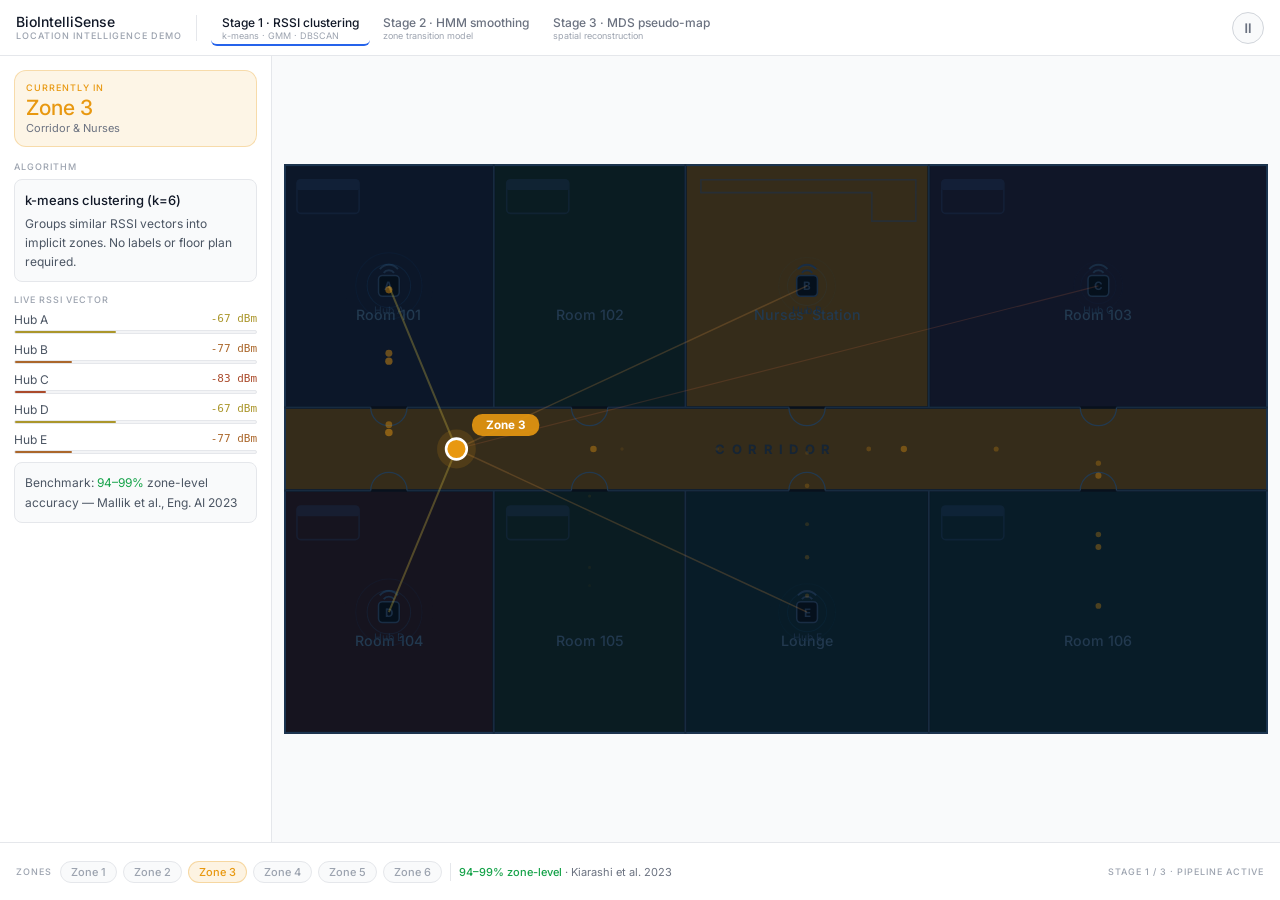
==== index.html @ 77684197 "Add files via upload" ====
<!DOCTYPE html>
<html lang="en">
<head>
<meta charset="UTF-8"/>
<meta name="viewport" content="width=device-width, initial-scale=1.0"/>
<title>BioIntelliSense — Location Intelligence Demo</title>
<link rel="preconnect" href="https://fonts.googleapis.com"/>
<link href="https://fonts.googleapis.com/css2?family=Inter:wght@400;500;600&display=swap" rel="stylesheet"/>
<style>
  *, *::before, *::after { box-sizing: border-box; margin: 0; padding: 0; }
  html, body { height: 100%; font-family: 'Inter', 'Segoe UI', sans-serif; background: #f3f4f6; }
  button { font-family: inherit; cursor: pointer; transition: all .15s; }
  ::-webkit-scrollbar { width: 4px; }
  ::-webkit-scrollbar-thumb { background: #d1d5db; border-radius: 2px; }

  /* ── Layout ── */
  #app  { height: 100vh; display: flex; flex-direction: column; overflow: hidden; }
  #hdr  { height: 56px; border-bottom: 1px solid #e5e7eb; display: flex; align-items: center; padding: 0 16px; background: #fff; flex-shrink: 0; gap: 14px; }
  #main { flex: 1; display: flex; overflow: hidden; min-height: 0; }
  #sb   { width: 272px; flex-shrink: 0; border-right: 1px solid #e5e7eb; background: #fff; padding: 14px; overflow-y: auto; }
  #viz  { flex: 1; padding: 12px; min-width: 0; overflow: hidden; background: #f9fafb; display: flex; flex-direction: column; }
  #ftr  { height: 58px; border-top: 1px solid #e5e7eb; display: flex; align-items: center; padding: 0 16px; background: #fff; flex-shrink: 0; gap: 8px; overflow-x: auto; }

  /* ── Tabs ── */
  .tab { padding: 5px 11px 3px; border-radius: 6px; border: none; background: transparent; text-align: left; flex-shrink: 0; border-bottom: 2px solid transparent; }
  .tab.active { border-bottom: 2px solid #2563eb; }
  .tab .tname { font-size: 12px; font-weight: 500; white-space: nowrap; color: #6b7280; }
  .tab.active .tname { color: #111827; }
  .tab .tsub { font-size: 9px; color: #9ca3af; white-space: nowrap; }

  /* ── Play button ── */
  #playbtn { width: 32px; height: 32px; border-radius: 50%; border: 1px solid #d1d5db; background: #f9fafb; color: #6b7280; font-size: 14px; display: flex; align-items: center; justify-content: center; flex-shrink: 0; }

  /* ── Zone badge ── */
  #zbadge { border-radius: 12px; padding: 11px; margin-bottom: 14px; }
  #zb-lbl { font-size: 9px; font-weight: 500; letter-spacing: 1px; text-transform: uppercase; margin-bottom: 3px; }
  #zb-name { font-size: 21px; font-weight: 500; margin-bottom: 2px; line-height: 1.1; }
  #zb-desc { font-size: 11px; color: #6b7280; }

  /* ── Sidebar cards ── */
  .sc-lbl { font-size: 9px; font-weight: 500; letter-spacing: 1px; text-transform: uppercase; color: #9ca3af; margin-bottom: 7px; }
  .sc-card { background: #f9fafb; border-radius: 8px; padding: 10px; margin-bottom: 12px; border: 1px solid #e5e7eb; font-size: 12px; color: #4b5563; line-height: 1.6; }
  .sc-card-title { font-size: 13px; font-weight: 500; color: #111827; margin-bottom: 3px; }

  /* ── Mode toggle buttons ── */
  .mode-btn { flex: 1; padding: 8px 6px; border-radius: 8px; font-size: 12px; font-weight: 500; border: 1px solid #e5e7eb; background: #f9fafb; color: #6b7280; }
  .mode-btn.raw-active   { background: #fef2f2; color: #dc2626; border-color: #fca5a5; }
  .mode-btn.smooth-active { background: #eff6ff; color: #1d4ed8; border-color: #93c5fd; }

  /* ── Zone pills ── */
  .zp { padding: 3px 10px; border-radius: 20px; font-size: 11px; font-weight: 500; flex-shrink: 0; transition: all .25s; background: #f9fafb; color: #9ca3af; border: 1px solid #e5e7eb; }

  /* ── Zone list (stage 3) ── */
  .szrow { display: flex; align-items: center; gap: 8px; padding: 7px 8px; border-radius: 8px; margin-bottom: 4px; transition: all .2s; border: 1px solid transparent; }
  .szdot { width: 8px; height: 8px; border-radius: 50%; flex-shrink: 0; }
  .szname { font-size: 12px; font-weight: 500; color: #111827; }
  .szdesc { font-size: 10px; color: #9ca3af; }

  /* ── MDS layout ── */
  #mds-wrap { width: 100%; height: 100%; display: none; gap: 10px; align-items: stretch; }
</style>
</head>
<body>
<div id="app">

  <!-- Header -->
  <div id="hdr">
    <div style="flex-shrink:0">
      <div style="font-size:14px;font-weight:500;color:#111827;line-height:1.2">BioIntelliSense</div>
      <div style="font-size:9px;color:#9ca3af;font-weight:500;letter-spacing:1px;text-transform:uppercase;line-height:1.2">Location intelligence demo</div>
    </div>
    <div style="width:1px;height:26px;background:#e5e7eb;flex-shrink:0"></div>
    <div id="tabs" style="display:flex;gap:2px;flex:1;overflow:hidden"></div>
    <button id="playbtn" onclick="togglePlay()">⏸</button>
  </div>

  <!-- Main -->
  <div id="main">

    <!-- Sidebar -->
    <div id="sb">
      <div id="zbadge">
        <div id="zb-lbl" class="">Currently in</div>
        <div id="zb-name"></div>
        <div id="zb-desc" class=""></div>
      </div>
      <div id="sc"></div>
    </div>

    <!-- Visualization -->
    <div id="viz">

      <!-- Floor plan (stages 1 & 2) -->
      <div id="fp-wrap" style="width:100%;height:100%">
        <svg id="fp" viewBox="0 0 760 440" style="width:100%;height:100%;display:block"
             preserveAspectRatio="xMidYMid meet"></svg>
      </div>

      <!-- MDS view (stage 3) -->
      <div id="mds-wrap" style="flex:1;min-height:0">
        <div style="flex:0 0 40%;display:flex;flex-direction:column">
          <div style="font-size:9px;color:#9ca3af;font-weight:500;letter-spacing:1px;text-transform:uppercase;margin-bottom:7px;flex-shrink:0">Actual floor plan</div>
          <div style="flex:1;min-height:0">
            <svg id="mfp" viewBox="0 0 760 440" style="width:100%;height:100%;display:block"
                 preserveAspectRatio="xMidYMid meet"></svg>
          </div>
        </div>
        <div style="display:flex;flex-direction:column;align-items:center;justify-content:center;gap:5px;flex-shrink:0;padding:0 4px">
          <span style="writing-mode:vertical-lr;font-size:8px;letter-spacing:1px;text-transform:uppercase;color:#9ca3af;font-weight:500">MDS derives</span>
          <span style="font-size:16px;color:#9ca3af">→</span>
        </div>
        <div style="flex:1;display:flex;flex-direction:column">
          <div style="display:flex;justify-content:space-between;margin-bottom:7px;flex-shrink:0">
            <div style="font-size:9px;color:#9ca3af;font-weight:500;letter-spacing:1px;text-transform:uppercase">MDS pseudo-map · data-derived</div>
            <div style="font-size:9px;color:#9ca3af;font-style:italic">topological, not metric</div>
          </div>
          <div style="flex:1;min-height:0">
            <svg id="mg" viewBox="0 0 560 360" style="width:100%;height:100%;display:block"
                 preserveAspectRatio="xMidYMid meet"></svg>
          </div>
        </div>
      </div>

    </div>
  </div>

  <!-- Footer -->
  <div id="ftr">
    <div style="font-size:9px;font-weight:500;letter-spacing:1px;text-transform:uppercase;color:#9ca3af;flex-shrink:0">Zones</div>
    <div id="zpills" style="display:flex;gap:6px"></div>
    <div style="width:1px;height:18px;background:#e5e7eb;flex-shrink:0"></div>
    <div id="bmark" style="font-size:11px;color:#6b7280;flex-shrink:0"></div>
    <div style="margin-left:auto;font-size:9px;color:#9ca3af;font-weight:500;letter-spacing:1px;text-transform:uppercase;flex-shrink:0" id="sind">Stage 1 / 3</div>
  </div>

</div><!-- #app -->

<script>
// ════════════════════════════════════════════════════════════════════════════
// Data
// ════════════════════════════════════════════════════════════════════════════

const FW=760, FH=440, HY=188, HH=64, HB=252, CYCLE=24000;
const ZCOL = ['#4a7fe8','#22c47a','#e89810','#8a6edc','#e04e4e','#0ec8d8'];

const ROOMS = [
  {id:'r101',  label:'Room 101',        x:0,   y:0,   w:162, h:HY    },
  {id:'r102',  label:'Room 102',        x:162, y:0,   w:148, h:HY    },
  {id:'nurs',  label:"Nurses' Station", x:310, y:0,   w:188, h:HY    },
  {id:'r103',  label:'Room 103',        x:498, y:0,   w:262, h:HY    },
  {id:'hall',  label:'Corridor',        x:0,   y:HY,  w:FW,  h:HH   },
  {id:'r104',  label:'Room 104',        x:0,   y:HB,  w:162, h:FH-HB},
  {id:'r105',  label:'Room 105',        x:162, y:HB,  w:148, h:FH-HB},
  {id:'lounge',label:'Lounge',          x:310, y:HB,  w:188, h:FH-HB},
  {id:'r106',  label:'Room 106',        x:498, y:HB,  w:262, h:FH-HB},
];

const HUBS = [
  {id:'A', x:81,  y:94,  label:'Hub A'},
  {id:'B', x:404, y:94,  label:'Hub B'},
  {id:'C', x:629, y:94,  label:'Hub C'},
  {id:'D', x:81,  y:346, label:'Hub D'},
  {id:'E', x:404, y:346, label:'Hub E'},
];

const ZONES = [
  {id:0, name:'Zone 1', color:ZCOL[0], rooms:['r101'],           desc:'Room 101 cluster'     },
  {id:1, name:'Zone 2', color:ZCOL[1], rooms:['r102','r105'],    desc:'Rooms 102 & 105'      },
  {id:2, name:'Zone 3', color:ZCOL[2], rooms:['nurs','hall'],    desc:'Corridor & Nurses'    },
  {id:3, name:'Zone 4', color:ZCOL[3], rooms:['r103'],           desc:'Room 103 cluster'     },
  {id:4, name:'Zone 5', color:ZCOL[4], rooms:['r104'],           desc:'Room 104 cluster'     },
  {id:5, name:'Zone 6', color:ZCOL[5], rooms:['lounge','r106'],  desc:'Lounge & Room 106'    },
];

const MPOS = [
  {id:0,x:105,y:105}, {id:1,x:248,y:192}, {id:2,x:370,y:82},
  {id:3,x:516,y:125}, {id:4,x:125,y:305}, {id:5,x:488,y:298},
];

const MEDGES = [
  [0,2,.5],[0,1,.75],[1,2,.8],[2,3,.72],[2,4,.42],[2,5,.52],
  [1,4,.65],[3,5,.52],[4,5,.3],[0,4,.6],[1,3,.3],
];

// Wall segments: gaps at door positions (hub x ± 14px)
const WSEG = [[0,67],[95,222],[250,390],[418,615],[643,760]];
const DX   = [81, 236, 404, 629]; // door x-centers

// Device trajectory waypoints
const WP = [
  [81,94],[81,220],[236,220],[236,94],[236,220],[404,220],
  [404,94],[404,220],[629,220],[629,94],[629,220],[404,220],
  [81,220],[81,346],[81,220],[236,220],[236,346],[236,220],
  [404,220],[404,346],[404,220],[629,220],[629,346],[629,220],
  [81,220],[81,94],
];

const TABS = [
  {n:1, name:'RSSI clustering', sub:'k-means · GMM · DBSCAN'    },
  {n:2, name:'HMM smoothing',   sub:'zone transition model'      },
  {n:3, name:'MDS pseudo-map',  sub:'spatial reconstruction'     },
];

const BMKS = ['94–99% zone-level','~85% region-level','~4.4 m avg error'];

// ════════════════════════════════════════════════════════════════════════════
// State
// ════════════════════════════════════════════════════════════════════════════

let stage=1, ms=0, playing=true, showRaw=true;
let startTime=null, msRef=0, rafId=null, lastZone=-1, lastRssiT=0;

// ════════════════════════════════════════════════════════════════════════════
// Helpers
// ════════════════════════════════════════════════════════════════════════════

const lerp = (a,b,t) => a + (b-a)*t;

function dPos(t) {
  const n = WP.length - 1;
  const p = ((t % CYCLE) / CYCLE) * n;
  const i = Math.min(Math.floor(p), n-1);
  const [x1,y1] = WP[i], [x2,y2] = WP[Math.min(i+1,n)];
  return { x: lerp(x1,x2,p-i), y: lerp(y1,y2,p-i) };
}

function roomAt(x, y) {
  for (const r of ROOMS)
    if (x >= r.x && x < r.x+r.w && y >= r.y && y < r.y+r.h) return r.id;
  return 'hall';
}

function zoneOf(rid)  { return ZONES.find(z => z.rooms.includes(rid)) || ZONES[2]; }
function rssiOf(dx,dy,hx,hy) {
  return Math.round(Math.max(-90, -45 - 27 * Math.log10(Math.max(Math.hypot(dx-hx,dy-hy)/21, 0.1))));
}
function rn(v)       { return Math.max(0, Math.min(1, (v+90)/55)); }
function ca(c, a)    {
  const r=parseInt(c.slice(1,3),16), g=parseInt(c.slice(3,5),16), b=parseInt(c.slice(5,7),16);
  return `rgba(${r},${g},${b},${a})`;
}

// SVG element helpers
function se(tag, attrs={}) {
  const el = document.createElementNS('http://www.w3.org/2000/svg', tag);
  for (const [k,v] of Object.entries(attrs)) el.setAttribute(k, v);
  return el;
}
function sat(el, attrs) {
  for (const [k,v] of Object.entries(attrs)) el.setAttribute(k, v);
  return el;
}

// ════════════════════════════════════════════════════════════════════════════
// SVG floor plan builder (shared by main FP and mini FP in stage 3)
// ════════════════════════════════════════════════════════════════════════════

function buildBase(svg) {
  svg.appendChild(se('rect', {width:FW, height:FH, fill:'#08111d'}));

  // Zone fills
  const fills = ROOMS.map(r => {
    const z = zoneOf(r.id);
    const el = se('rect', {x:r.x+1, y:r.y+1, width:r.w-2, height:r.h-2, fill:z.color, 'fill-opacity':.07});
    svg.appendChild(el);
    return el;
  });

  // Patient beds
  [{x:10,y:12},{x:172,y:12},{x:508,y:12},{x:10,y:HB+12},{x:172,y:HB+12},{x:508,y:HB+12}].forEach(b => {
    const g = se('g', {opacity:.38});
    g.appendChild(se('rect', {x:b.x, y:b.y, width:48, height:26, rx:3, fill:'none', stroke:'#1a3050', 'stroke-width':1.2}));
    g.appendChild(se('rect', {x:b.x, y:b.y, width:48, height:8,  rx:2, fill:'#1a3050'}));
    svg.appendChild(g);
  });

  // Nurses desk
  svg.appendChild(se('path', {d:'M 322,12 L 488,12 L 488,44 L 454,44 L 454,22 L 322,22 Z',
    fill:'none', stroke:'#1a3050', 'stroke-width':1.2, opacity:.5}));

  // Outer boundary
  svg.appendChild(se('rect', {x:.75, y:.75, width:FW-1.5, height:FH-1.5,
    fill:'none', stroke:'#1b3450', 'stroke-width':1.5}));

  // Hallway walls with door gaps + door arcs
  [HY, HB].forEach(wy => {
    WSEG.forEach(([x1,x2]) =>
      svg.appendChild(se('line', {x1, y1:wy, x2, y2:wy, stroke:'#172b40', 'stroke-width':1.5})));
    DX.forEach(cx =>
      svg.appendChild(se('path', {
        d:`M${cx-14},${wy} A14,14 0 0,${wy===HY?0:1} ${cx+14},${wy}`,
        fill:'none', stroke:'#22394f', 'stroke-width':1,
      })));
  });

  // Vertical room dividers
  [162, 310, 498].forEach(x => {
    svg.appendChild(se('line', {x1:x, y1:0,  x2:x, y2:HY,  stroke:'#172b40', 'stroke-width':1.5}));
    svg.appendChild(se('line', {x1:x, y1:HB, x2:x, y2:FH,  stroke:'#172b40', 'stroke-width':1.5}));
  });

  // Room labels
  ROOMS.filter(r => r.id !== 'hall').forEach(r => {
    const t = se('text', {x:r.x+r.w/2, y:r.y+r.h*.64,
      fill:'#22394f', 'font-size':11, 'text-anchor':'middle', 'font-weight':500});
    t.textContent = r.label;
    svg.appendChild(t);
  });

  // Corridor label
  const cl = se('text', {x:FW/2, y:HY+HH/2+1,
    fill:'#162535', 'font-size':10, 'text-anchor':'middle', 'dominant-baseline':'middle',
    'letter-spacing':5, 'font-weight':700});
  cl.textContent = 'CORRIDOR';
  svg.appendChild(cl);

  // Hub icons
  HUBS.forEach(h => {
    const g = se('g', {transform:`translate(${h.x},${h.y})`});
    g.appendChild(se('path', {d:`M-7,-13 A9,9 0 0,1 7,-13`,  fill:'none', stroke:'#192d44', 'stroke-width':1.5}));
    g.appendChild(se('path', {d:`M-4,-10 A5,5 0 0,1 4,-10`, fill:'none', stroke:'#192d44', 'stroke-width':1.5}));
    g.appendChild(se('rect', {x:-8, y:-8, width:16, height:16, rx:3, fill:'#05101c', stroke:'#192d44', 'stroke-width':1.2}));
    const id = se('text', {x:0, y:1, fill:'#192d44', 'font-size':9, 'text-anchor':'middle',
      'dominant-baseline':'middle', 'font-weight':700}); id.textContent = h.id; g.appendChild(id);
    const lb = se('text', {x:0, y:22, fill:'#192d44', 'font-size':8, 'text-anchor':'middle'});
    lb.textContent = h.label; g.appendChild(lb);
    svg.appendChild(g);
  });

  return fills;
}

// ════════════════════════════════════════════════════════════════════════════
// Init: build all SVG elements once, store refs for per-frame updates
// ════════════════════════════════════════════════════════════════════════════

const refs = {};

function initFP() {
  const fp = document.getElementById('fp');
  refs.zoneFills = buildBase(fp);

  const dg = se('g'); fp.appendChild(dg);

  // Hub pulse rings (3 per hub)
  refs.pulses = HUBS.flatMap(h =>
    [0,1,2].map(() => {
      const c = se('circle', {cx:h.x, cy:h.y, r:0, fill:'none', stroke:'#1c6fb0', 'stroke-width':.8, opacity:0});
      dg.appendChild(c); return c;
    }));

  // RSSI lines
  refs.rlines = HUBS.map(() => { const l = se('line', {opacity:0}); dg.appendChild(l); return l; });

  // Trail
  refs.trail = Array.from({length:26}, () => { const c = se('circle', {r:3, opacity:0}); dg.appendChild(c); return c; });

  // Device glow + dot
  refs.glow = se('circle', {r:15, 'fill-opacity':.15}); dg.appendChild(refs.glow);
  refs.dot  = se('circle', {r:8, stroke:'white', 'stroke-width':2});  dg.appendChild(refs.dot);

  // Zone badge
  refs.br = se('rect',  {width:52, height:17, rx:8, opacity:.9}); dg.appendChild(refs.br);
  refs.bt = se('text',  {fill:'white', 'font-size':9, 'text-anchor':'middle',
    'dominant-baseline':'middle', 'font-weight':700});               dg.appendChild(refs.bt);

  // Zone history strip (stage 2)
  refs.hist = Array.from({length:30}, (_, i) => {
    const r = se('rect', {width:16, height:14, rx:2, y:FH-22, x:FW-26-i*20, opacity:0});
    dg.appendChild(r); return r;
  });
  refs.hl1 = se('text', {'font-size':8, 'text-anchor':'end',    fill:'#152535', x:FW-26-30*20-4, y:FH-13, opacity:0});
  refs.hl1.textContent = '← zone history'; dg.appendChild(refs.hl1);
  refs.hl2 = se('text', {'font-size':8, 'text-anchor':'middle', fill:'#152535', x:FW-18, y:FH-13, opacity:0});
  refs.hl2.textContent = 'now'; dg.appendChild(refs.hl2);
}

function initMFP() {
  const mfp = document.getElementById('mfp');
  refs.mzf = buildBase(mfp);
  const dg = se('g'); mfp.appendChild(dg);
  refs.mab = ROOMS.map(r => {
    const b = se('rect', {x:r.x+1.5, y:r.y+1.5, width:r.w-3, height:r.h-3,
      fill:'none', 'stroke-width':2, opacity:0}); dg.appendChild(b); return b;
  });
  refs.mdot = se('circle', {r:8, stroke:'white', 'stroke-width':2}); dg.appendChild(refs.mdot);
}

function initMDS() {
  const mg = document.getElementById('mg');
  mg.appendChild(se('rect', {width:560, height:360, fill:'#08111d'}));
  for (let i=0; i<10; i++) mg.appendChild(se('line', {x1:i*58, y1:0, x2:i*58, y2:360, stroke:'#0c1c2c', 'stroke-width':1}));
  for (let i=0; i<7;  i++) mg.appendChild(se('line', {x1:0, y1:i*60, x2:560, y2:i*60, stroke:'#0c1c2c', 'stroke-width':1}));
  const ax = se('text', {x:280, y:352, fill:'#132534', 'font-size':9, 'text-anchor':'middle'});
  ax.textContent = 'MDS dimension 1 (approx. east–west)'; mg.appendChild(ax);

  refs.medges = MEDGES.map(([a,b,w]) => {
    const l = se('line', {x1:MPOS[a].x, y1:MPOS[a].y, x2:MPOS[b].x, y2:MPOS[b].y,
      stroke:'#0e1e2e', 'stroke-width':w*4, opacity:.4});
    mg.appendChild(l); return l;
  });

  const dg = se('g'); mg.appendChild(dg);
  refs.mnodes = MPOS.map(mp => {
    const z = ZONES[mp.id];
    const pulse = se('circle', {cx:mp.x, cy:mp.y, r:0, fill:'none', stroke:z.color, 'stroke-width':1.5, opacity:0});
    const glow  = se('circle', {cx:mp.x, cy:mp.y, r:28, fill:z.color, 'fill-opacity':0});
    const c     = se('circle', {cx:mp.x, cy:mp.y, r:14, fill:z.color, 'fill-opacity':.18, stroke:z.color, 'stroke-width':.8});
    const nt    = se('text',   {x:mp.x, y:mp.y, fill:'white', 'font-size':10,
      'text-anchor':'middle', 'dominant-baseline':'middle', 'font-weight':700});
    nt.textContent = z.name.replace('Zone ', '');
    const dt    = se('text',   {x:mp.x, y:mp.y+24, fill:z.color, 'font-size':8, 'text-anchor':'middle', opacity:.8});
    dt.textContent = z.desc;
    [pulse,glow,c,nt,dt].forEach(el => dg.appendChild(el));
    return {pulse, glow, c, nt, dt};
  });
}

// ════════════════════════════════════════════════════════════════════════════
// Animation loop
// ════════════════════════════════════════════════════════════════════════════

function frame(now) {
  if (!startTime) startTime = now - msRef;
  ms = msRef = (now - startTime) % CYCLE;

  const pos  = dPos(ms);
  const zone = zoneOf(roomAt(pos.x, pos.y));
  const rv   = HUBS.map(h => ({...h, v: rssiOf(pos.x, pos.y, h.x, h.y)}));
  const ph   = (ms % 2000) / 2000;

  // Noisy position for stage-2 raw view
  const nx = Math.sin(ms*.023)*17 + Math.cos(ms*.037)*10;
  const ny = Math.cos(ms*.031)*13 + Math.sin(ms*.041)*8;
  const dp = (stage===2 && showRaw) ? {x:pos.x+nx, y:pos.y+ny} : pos;
  const dz = (stage===2 && showRaw && Math.sin(ms*.0068)>.62) ? ZONES[(zone.id+2)%6] : zone;

  // Zone fills
  refs.zoneFills.forEach((el, i) => {
    const z = zoneOf(ROOMS[i].id);
    el.setAttribute('fill', z.color);
    el.setAttribute('fill-opacity', z.id===zone.id ? .2 : .06);
  });

  // Hub pulses (stage 1 only)
  refs.pulses.forEach((c, j) => {
    const hi = Math.floor(j/3), off = (j%3)*.33, h = HUBS[hi], n = rn(rv[hi].v);
    if (stage!==1 || n<.08) { c.setAttribute('r',0); c.setAttribute('opacity',0); return; }
    const p = (ph + off) % 1;
    c.setAttribute('r', 9 + p*40*Math.sqrt(n));
    c.setAttribute('opacity', (1-p)*.4*n);
  });

  // RSSI lines (stage 1 only)
  refs.rlines.forEach((l, i) => {
    const h = HUBS[i], n = rn(rv[i].v);
    if (stage!==1 || n<.1) { l.setAttribute('opacity',0); return; }
    sat(l, {x1:pos.x, y1:pos.y, x2:h.x, y2:h.y,
      stroke:`hsl(${Math.round(n*120)},65%,55%)`, 'stroke-width':.5+n*2.5, opacity:.1+n*.5});
  });

  // Trail
  refs.trail.forEach((c, i) => {
    const t = ((ms - i*420) % CYCLE + CYCLE) % CYCLE;
    const p = dPos(t);
    const tx = p.x + (stage===2&&showRaw ? (Math.sin(t*.023)*17+Math.cos(t*.037)*10)*Math.max(0,1-i*.05) : 0);
    const ty = p.y + (stage===2&&showRaw ? (Math.cos(t*.031)*13+Math.sin(t*.041)*8)*Math.max(0,1-i*.05)  : 0);
    sat(c, {cx:tx, cy:ty, fill:zone.color, r:Math.max(1.2,3-i*.08), opacity:(1-i/26)*.5});
  });

  // Device
  sat(refs.glow, {cx:dp.x, cy:dp.y, fill:dz.color});
  sat(refs.dot,  {cx:dp.x, cy:dp.y, fill:dz.color});
  const bx = Math.min(dp.x+12, FW-58), by = Math.max(dp.y-18, 10);
  sat(refs.br, {x:bx, y:by-9, fill:dz.color});
  sat(refs.bt, {x:bx+26, y:by}); refs.bt.textContent = dz.name;

  // History strip (stage 2)
  const sh2 = stage === 2;
  refs.hl1.setAttribute('opacity', sh2?1:0);
  refs.hl2.setAttribute('opacity', sh2?1:0);
  refs.hist.forEach((el, i) => {
    if (!sh2) { el.setAttribute('opacity',0); return; }
    const pm = ((ms-i*700)%CYCLE+CYCLE)%CYCLE;
    const pz = zoneOf(roomAt(...Object.values(dPos(pm))));
    const gl = showRaw && Math.sin(pm*.0068)>.62;
    const dzone = gl ? ZONES[(pz.id+2)%6] : pz;
    el.setAttribute('fill', dzone.color);
    el.setAttribute('opacity', i===0 ? 1 : .15+(1-i/30)*.5);
  });

  // Stage 3 updates
  if (stage===3) {
    const mph = (ms%1800)/1800;
    refs.mzf.forEach((el, i) => {
      const z = zoneOf(ROOMS[i].id), act = z.id===zone.id;
      el.setAttribute('fill', z.color);
      el.setAttribute('fill-opacity', act?.28:.08);
    });
    refs.mab.forEach((el, i) => {
      const z = zoneOf(ROOMS[i].id), act = z.id===zone.id;
      el.setAttribute('stroke', z.color);
      el.setAttribute('opacity', act ? .5+Math.sin(ms*.003)*.3 : 0);
    });
    sat(refs.mdot, {cx:pos.x, cy:pos.y, fill:zone.color});
    refs.mnodes.forEach((n, i) => {
      const z = ZONES[i], act = z.id===zone.id;
      n.c.setAttribute('r',              act ? 20 : 14);
      n.c.setAttribute('fill-opacity',   act ? .85 : .18);
      n.c.setAttribute('stroke-width',   act ? 1.5 : .8);
      n.nt.setAttribute('font-size',     act ? 12 : 10);
      n.glow.setAttribute('fill-opacity', act ? .08 : 0);
      if (act) { n.pulse.setAttribute('r', 22+mph*18); n.pulse.setAttribute('opacity', 1-mph); }
      else      { n.pulse.setAttribute('r', 0);          n.pulse.setAttribute('opacity', 0); }
    });
    refs.medges.forEach((l, i) => {
      const [a,b] = MEDGES[i], act = a===zone.id || b===zone.id;
      l.setAttribute('stroke',  act ? '#1c3855' : '#0e1e2e');
      l.setAttribute('opacity', act ? .7 : .35);
    });
  }

  // Sidebar: zone badge (on zone change)
  if (zone.id !== lastZone) {
    lastZone = zone.id;
    const zb = document.getElementById('zbadge');
    zb.style.background = ca(zone.color, .1);
    zb.style.border = `1px solid ${ca(zone.color, .28)}`;
    document.getElementById('zb-lbl').style.color  = zone.color;
    document.getElementById('zb-name').style.color = zone.color;
    document.getElementById('zb-name').textContent = zone.name;
    document.getElementById('zb-desc').textContent = zone.desc;
    // Zone pills
    document.querySelectorAll('.zp').forEach((p, i) => {
      const z = ZONES[i], act = z.id===zone.id;
      p.style.background = act ? ca(z.color,.12) : '#f9fafb';
      p.style.color      = act ? z.color          : '#9ca3af';
      p.style.border     = `1px solid ${act ? ca(z.color,.3) : '#e5e7eb'}`;
    });
    // Stage 3 zone list
    if (stage===3) {
      document.querySelectorAll('.szrow').forEach(row => {
        const id = parseInt(row.dataset.id);
        const z  = ZONES[id], act = z.id===zone.id;
        row.style.background = act ? ca(z.color,.1) : 'transparent';
        row.style.border     = `1px solid ${act ? ca(z.color,.3) : 'transparent'}`;
        row.querySelector('.szname').style.color = act ? z.color : '#111827';
      });
    }
  }

  // Sidebar: RSSI bars (stage 1, throttled to ~10fps)
  if (stage===1 && ms-lastRssiT > 95) {
    lastRssiT = ms;
    rv.forEach(h => {
      const n=rn(h.v), hue=Math.round(n*120), col=`hsl(${hue},60%,42%)`;
      const bar = document.getElementById('rb-'+h.id);
      const val = document.getElementById('rv-'+h.id);
      if (bar) { bar.style.width = n*100+'%'; bar.style.background = col; }
      if (val) { val.textContent = h.v+' dBm'; val.style.color = col; }
    });
  }

  if (playing) rafId = requestAnimationFrame(frame);
}

// ════════════════════════════════════════════════════════════════════════════
// UI: stage switching
// ════════════════════════════════════════════════════════════════════════════

function setStage(n) {
  stage = n;
  document.querySelectorAll('.tab').forEach((t, i) => {
    const act = i+1===n;
    t.classList.toggle('active', act);
  });
  document.getElementById('fp-wrap').style.display  = n<3 ? 'block' : 'none';
  document.getElementById('mds-wrap').style.display = n===3 ? 'flex' : 'none';
  document.getElementById('sc').innerHTML = getSC(n);
  document.getElementById('bmark').innerHTML =
    `<span style="color:#16a34a;font-weight:500">${BMKS[n-1]}</span> · Kiarashi et al. 2023`;
  document.getElementById('sind').textContent = `Stage ${n} / 3 · Pipeline active`;
  lastZone = -1; // force badge refresh
  // Re-wire stage-2 toggle buttons
  if (n===2) {
    document.getElementById('rawbtn')?.addEventListener('click',  () => setRaw(true));
    document.getElementById('smthbtn')?.addEventListener('click', () => setRaw(false));
    updateRawButtons();
  }
}

function setRaw(v) {
  showRaw = v;
  updateRawButtons();
  const desc = document.getElementById('s2desc');
  if (desc) desc.textContent = v
    ? 'Independent zone assignment per timestep — RSSI noise causes apparent zone jumps.'
    : 'Viterbi decodes the most likely sequence using learned transition dynamics.';
}

function updateRawButtons() {
  const rb = document.getElementById('rawbtn'), sb = document.getElementById('smthbtn');
  if (!rb || !sb) return;
  rb.className = 'mode-btn' + (showRaw  ? ' raw-active'    : '');
  sb.className = 'mode-btn' + (!showRaw ? ' smooth-active' : '');
}

function togglePlay() {
  playing = !playing;
  document.getElementById('playbtn').textContent = playing ? '⏸' : '▶';
  if (playing) { startTime = performance.now() - msRef; rafId = requestAnimationFrame(frame); }
}

// ════════════════════════════════════════════════════════════════════════════
// Sidebar content templates
// ════════════════════════════════════════════════════════════════════════════

function getSC(n) {
  if (n===1) return `
    <div class="sc-lbl">Algorithm</div>
    <div class="sc-card">
      <div class="sc-card-title">k-means clustering (k=6)</div>
      Groups similar RSSI vectors into implicit zones. No labels or floor plan required.
    </div>
    <div class="sc-lbl">Live RSSI vector</div>
    ${HUBS.map(h => `
      <div style="margin-bottom:8px">
        <div style="display:flex;justify-content:space-between;font-size:12px;margin-bottom:3px">
          <span style="color:#4b5563">${h.label}</span>
          <span id="rv-${h.id}" style="font-family:monospace;font-weight:500;font-size:11px">-- dBm</span>
        </div>
        <div style="height:4px;background:#f3f4f6;border-radius:2px;border:1px solid #e5e7eb">
          <div id="rb-${h.id}" style="height:100%;width:0;border-radius:2px;transition:width .1s"></div>
        </div>
      </div>`).join('')}
    <div class="sc-card">
      Benchmark: <span style="color:#16a34a">94–99%</span> zone-level accuracy
      — Mallik et al., Eng. AI 2023
    </div>`;

  if (n===2) return `
    <div class="sc-lbl">View mode</div>
    <div style="display:flex;gap:6px;margin-bottom:12px">
      <button id="rawbtn"  class="mode-btn raw-active">Raw clusters</button>
      <button id="smthbtn" class="mode-btn">HMM decoded</button>
    </div>
    <div class="sc-card">
      <span id="s2desc">Independent zone assignment per timestep — RSSI noise causes apparent zone jumps.</span>
    </div>
    <div class="sc-card">
      <div class="sc-card-title">Hidden Markov Model</div>
      Hidden states = zones · Emissions = RSSI distributions · Transition matrix learned from data
    </div>
    <div class="sc-card">
      Reference: <span style="color:#16a34a">Alshamaa et al., IEEE SAS 2019</span><br>
      BLE trajectory tracking in clinical setting
    </div>`;

  return `
    <div class="sc-card">
      Derives spatial structure from pairwise RSSI dissimilarity — no floor plan or anchor coordinates required.
    </div>
    <div class="sc-lbl">Discovered zones</div>
    ${ZONES.map(z => `
      <div class="szrow" data-id="${z.id}">
        <div class="szdot" style="background:${z.color}"></div>
        <div>
          <div class="szname">${z.name}</div>
          <div class="szdesc">${z.desc}</div>
        </div>
      </div>`).join('')}
    <div class="sc-card" style="margin-top:10px">
      Output is topological, not metric — distances are approximate.<br>
      <span style="color:#4b5563">Shang et al. 2003 · Miao et al. RI-MDS 2015</span>
    </div>`;
}

// ════════════════════════════════════════════════════════════════════════════
// Bootstrap
// ════════════════════════════════════════════════════════════════════════════

(function init() {
  // Build tab bar
  const tc = document.getElementById('tabs');
  TABS.forEach(t => {
    const btn = document.createElement('button');
    btn.className = 'tab' + (t.n===1 ? ' active' : '');
    btn.onclick   = () => setStage(t.n);
    btn.innerHTML = `<div class="tname">Stage ${t.n} · ${t.name}</div>
                     <div class="tsub">${t.sub}</div>`;
    tc.appendChild(btn);
  });

  // Build zone pills
  const zpc = document.getElementById('zpills');
  ZONES.forEach(z => {
    const p = document.createElement('div');
    p.className = 'zp';
    p.textContent = z.name;
    zpc.appendChild(p);
  });

  // Build SVGs
  initFP();
  initMFP();
  initMDS();

  // Initial stage content + benchmark
  setStage(1);

  // Start animation
  rafId = requestAnimationFrame(frame);
})();
</script>
</body>
</html>
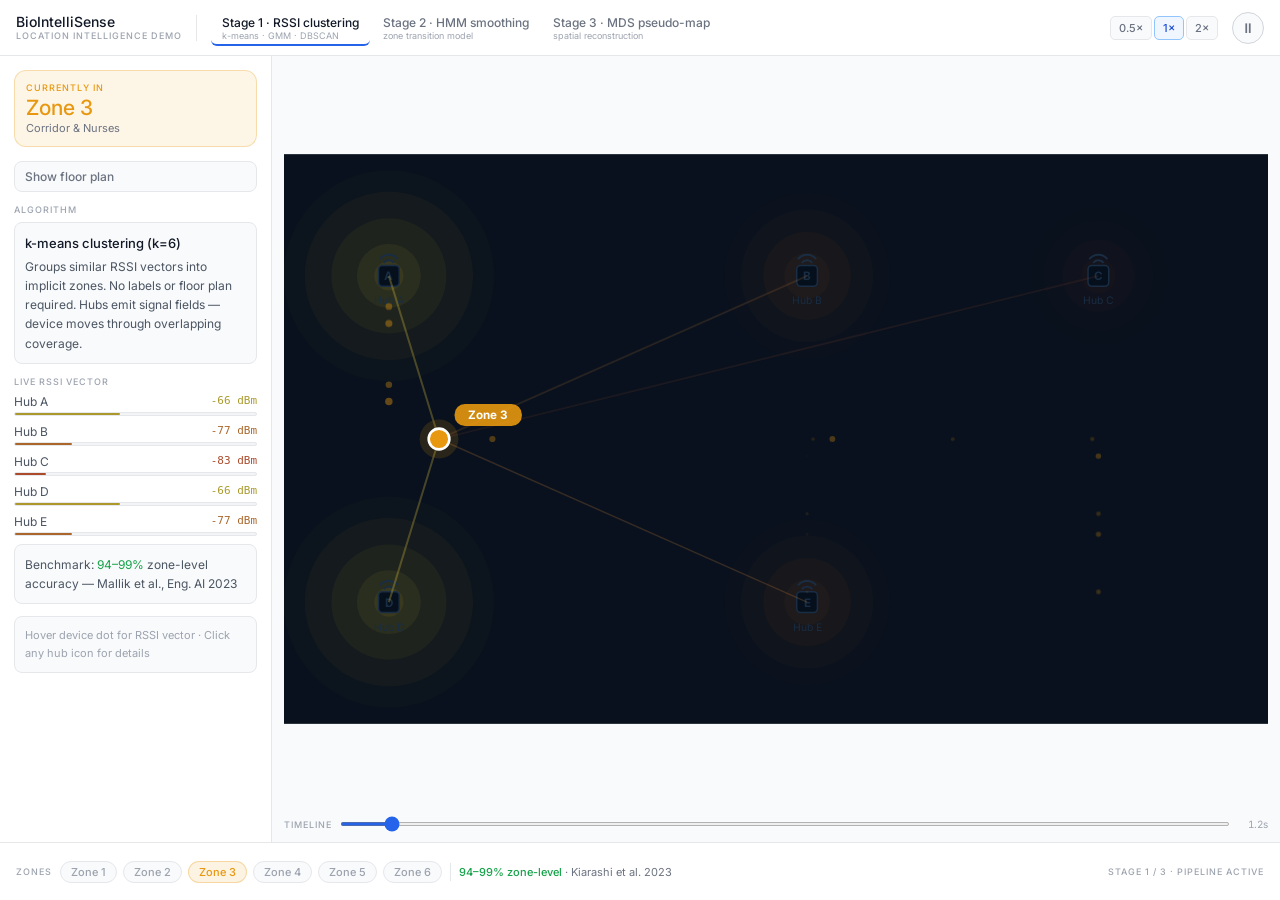
==== commit 82167730: "Update index.html" ====
--- a/index.html
+++ b/index.html
@@ -18,7 +18,7 @@
   #hdr  { height: 56px; border-bottom: 1px solid #e5e7eb; display: flex; align-items: center; padding: 0 16px; background: #fff; flex-shrink: 0; gap: 14px; }
   #main { flex: 1; display: flex; overflow: hidden; min-height: 0; }
   #sb   { width: 272px; flex-shrink: 0; border-right: 1px solid #e5e7eb; background: #fff; padding: 14px; overflow-y: auto; }
-  #viz  { flex: 1; padding: 12px; min-width: 0; overflow: hidden; background: #f9fafb; display: flex; flex-direction: column; }
+  #viz  { flex: 1; padding: 12px; min-width: 0; overflow: hidden; background: #f9fafb; display: flex; flex-direction: column; gap: 8px; }
   #ftr  { height: 58px; border-top: 1px solid #e5e7eb; display: flex; align-items: center; padding: 0 16px; background: #fff; flex-shrink: 0; gap: 8px; overflow-x: auto; }
 
   /* ── Tabs ── */
@@ -31,6 +31,10 @@
   /* ── Play button ── */
   #playbtn { width: 32px; height: 32px; border-radius: 50%; border: 1px solid #d1d5db; background: #f9fafb; color: #6b7280; font-size: 14px; display: flex; align-items: center; justify-content: center; flex-shrink: 0; }
 
+  /* ── Speed buttons ── */
+  .spd-btn { padding: 4px 8px; border-radius: 5px; border: 1px solid #e5e7eb; background: #f9fafb; color: #6b7280; font-size: 11px; font-weight: 500; }
+  .spd-btn.active { background: #eff6ff; color: #1d4ed8; border-color: #93c5fd; }
+
   /* ── Zone badge ── */
   #zbadge { border-radius: 12px; padding: 11px; margin-bottom: 14px; }
   #zb-lbl { font-size: 9px; font-weight: 500; letter-spacing: 1px; text-transform: uppercase; margin-bottom: 3px; }
@@ -57,7 +61,27 @@
   .szdesc { font-size: 10px; color: #9ca3af; }
 
   /* ── MDS layout ── */
-  #mds-wrap { width: 100%; height: 100%; display: none; gap: 10px; align-items: stretch; }
+  #mds-wrap { width: 100%; flex: 1; min-height: 0; display: none; gap: 10px; align-items: stretch; }
+
+  /* ── Floor plan wrap ── */
+  #fp-wrap { flex: 1; min-height: 0; }
+
+  /* ── Scrubber ── */
+  #scrubber-wrap { display: flex; align-items: center; gap: 8px; flex-shrink: 0; }
+  #scrubber { flex: 1; accent-color: #2563eb; cursor: pointer; height: 4px; }
+  #scrubber-time { font-size: 10px; color: #9ca3af; width: 30px; text-align: right; flex-shrink: 0; font-variant-numeric: tabular-nums; }
+
+  /* ── Tooltip ── */
+  #tooltip { position: fixed; z-index: 999; background: #0c1a28; border: 1px solid #1c3855; border-radius: 8px; padding: 8px 10px; pointer-events: none; display: none; min-width: 160px; }
+  #tooltip .tt-title { font-size: 11px; font-weight: 600; color: #c8ddf0; margin-bottom: 5px; }
+  #tooltip .tt-row { display: flex; justify-content: space-between; gap: 14px; font-size: 11px; line-height: 1.7; }
+
+  /* ── Floor plan toggle ── */
+  .fp-toggle { width: 100%; padding: 7px 10px; border-radius: 8px; border: 1px solid #e5e7eb; background: #f9fafb; color: #6b7280; font-size: 12px; font-weight: 500; margin-bottom: 12px; text-align: left; }
+  .fp-toggle.on { background: #eff6ff; color: #1d4ed8; border-color: #93c5fd; }
+
+  /* ── Stage 2 legend swatch ── */
+  .leg-swatch { display: inline-block; width: 18px; height: 3px; border-radius: 2px; vertical-align: middle; margin-right: 4px; }
 </style>
 </head>
 <body>
@@ -71,6 +95,11 @@
     </div>
     <div style="width:1px;height:26px;background:#e5e7eb;flex-shrink:0"></div>
     <div id="tabs" style="display:flex;gap:2px;flex:1;overflow:hidden"></div>
+    <div style="display:flex;gap:2px;flex-shrink:0">
+      <button class="spd-btn" id="spd05" onclick="setSpeed(0.5)">0.5×</button>
+      <button class="spd-btn active" id="spd1" onclick="setSpeed(1)">1×</button>
+      <button class="spd-btn" id="spd2" onclick="setSpeed(2)">2×</button>
+    </div>
     <button id="playbtn" onclick="togglePlay()">⏸</button>
   </div>
 
@@ -80,9 +109,9 @@
     <!-- Sidebar -->
     <div id="sb">
       <div id="zbadge">
-        <div id="zb-lbl" class="">Currently in</div>
+        <div id="zb-lbl">Currently in</div>
         <div id="zb-name"></div>
-        <div id="zb-desc" class=""></div>
+        <div id="zb-desc"></div>
       </div>
       <div id="sc"></div>
     </div>
@@ -90,16 +119,16 @@
     <!-- Visualization -->
     <div id="viz">
 
-      <!-- Floor plan (stages 1 & 2) -->
-      <div id="fp-wrap" style="width:100%;height:100%">
+      <!-- Signal / trajectory view (stages 1 & 2) -->
+      <div id="fp-wrap">
         <svg id="fp" viewBox="0 0 760 440" style="width:100%;height:100%;display:block"
              preserveAspectRatio="xMidYMid meet"></svg>
       </div>
 
       <!-- MDS view (stage 3) -->
-      <div id="mds-wrap" style="flex:1;min-height:0">
+      <div id="mds-wrap">
         <div style="flex:0 0 40%;display:flex;flex-direction:column">
-          <div style="font-size:9px;color:#9ca3af;font-weight:500;letter-spacing:1px;text-transform:uppercase;margin-bottom:7px;flex-shrink:0">Actual floor plan</div>
+          <div style="font-size:9px;color:#9ca3af;font-weight:500;letter-spacing:1px;text-transform:uppercase;margin-bottom:7px;flex-shrink:0">Device trajectory</div>
           <div style="flex:1;min-height:0">
             <svg id="mfp" viewBox="0 0 760 440" style="width:100%;height:100%;display:block"
                  preserveAspectRatio="xMidYMid meet"></svg>
@@ -110,15 +139,25 @@
           <span style="font-size:16px;color:#9ca3af">→</span>
         </div>
         <div style="flex:1;display:flex;flex-direction:column">
-          <div style="display:flex;justify-content:space-between;margin-bottom:7px;flex-shrink:0">
+          <div style="display:flex;justify-content:space-between;align-items:center;margin-bottom:7px;flex-shrink:0">
             <div style="font-size:9px;color:#9ca3af;font-weight:500;letter-spacing:1px;text-transform:uppercase">MDS pseudo-map · data-derived</div>
-            <div style="font-size:9px;color:#9ca3af;font-style:italic">topological, not metric</div>
+            <div style="display:flex;align-items:center;gap:8px">
+              <div style="font-size:9px;color:#9ca3af;font-style:italic">topological, not metric</div>
+              <button onclick="rebuildMDS()" style="font-size:9px;padding:3px 8px;border-radius:5px;border:1px solid #1c3855;background:#0a1929;color:#5b9acc;font-weight:500">↺ Rebuild</button>
+            </div>
           </div>
           <div style="flex:1;min-height:0">
             <svg id="mg" viewBox="0 0 560 360" style="width:100%;height:100%;display:block"
                  preserveAspectRatio="xMidYMid meet"></svg>
           </div>
         </div>
+      </div>
+
+      <!-- Timeline scrubber -->
+      <div id="scrubber-wrap">
+        <span style="font-size:9px;color:#9ca3af;font-weight:500;letter-spacing:1px;text-transform:uppercase;flex-shrink:0">Timeline</span>
+        <input type="range" id="scrubber" min="0" max="1000" value="0" step="1"/>
+        <span id="scrubber-time">0.0s</span>
       </div>
 
     </div>
@@ -135,6 +174,9 @@
 
 </div><!-- #app -->
 
+<!-- Floating tooltip -->
+<div id="tooltip"><div class="tt-title" id="tt-title"></div><div id="tt-body"></div></div>
+
 <script>
 // ════════════════════════════════════════════════════════════════════════════
 // Data
@@ -142,6 +184,7 @@
 
 const FW=760, FH=440, HY=188, HH=64, HB=252, CYCLE=24000;
 const ZCOL = ['#4a7fe8','#22c47a','#e89810','#8a6edc','#e04e4e','#0ec8d8'];
+const PATH_SAMPLES = 280;
 
 const ROOMS = [
   {id:'r101',  label:'Room 101',        x:0,   y:0,   w:162, h:HY    },
@@ -182,11 +225,9 @@
   [1,4,.65],[3,5,.52],[4,5,.3],[0,4,.6],[1,3,.3],
 ];
 
-// Wall segments: gaps at door positions (hub x ± 14px)
 const WSEG = [[0,67],[95,222],[250,390],[418,615],[643,760]];
-const DX   = [81, 236, 404, 629]; // door x-centers
-
-// Device trajectory waypoints
+const DX   = [81, 236, 404, 629];
+
 const WP = [
   [81,94],[81,220],[236,220],[236,94],[236,220],[404,220],
   [404,94],[404,220],[629,220],[629,94],[629,220],[404,220],
@@ -207,14 +248,23 @@
 // State
 // ════════════════════════════════════════════════════════════════════════════
 
-let stage=1, ms=0, playing=true, showRaw=true;
-let startTime=null, msRef=0, rafId=null, lastZone=-1, lastRssiT=0;
+let stage=1, ms=0, playing=true, playSpeed=1;
+let msRef=0, rafId=null, lastZone=-1, lastRssiWall=0, lastFrameNow=null;
+let showFloorPlan=false, selectedHub=null;
+let mdsBuildTime=0;
+let scrubDragging=false, wasPlayingBeforeScrub=false;
+
+const MDS_BUILD = 7000, MDS_HOLD = 2500, MDS_TOTAL = MDS_BUILD + MDS_HOLD;
+
+// Pre-computed full-cycle path samples
+let rawPts = [], hmmPts = [];
 
 // ════════════════════════════════════════════════════════════════════════════
 // Helpers
 // ════════════════════════════════════════════════════════════════════════════
 
 const lerp = (a,b,t) => a + (b-a)*t;
+const clamp01 = v => Math.max(0, Math.min(1, v));
 
 function dPos(t) {
   const n = WP.length - 1;
@@ -230,17 +280,18 @@
   return 'hall';
 }
 
-function zoneOf(rid)  { return ZONES.find(z => z.rooms.includes(rid)) || ZONES[2]; }
-function rssiOf(dx,dy,hx,hy) {
-  return Math.round(Math.max(-90, -45 - 27 * Math.log10(Math.max(Math.hypot(dx-hx,dy-hy)/21, 0.1))));
-}
-function rn(v)       { return Math.max(0, Math.min(1, (v+90)/55)); }
-function ca(c, a)    {
+function zoneOf(rid)   { return ZONES.find(z => z.rooms.includes(rid)) || ZONES[2]; }
+function rssiOf(px,py,hx,hy) {
+  return Math.round(Math.max(-90, -45 - 27 * Math.log10(Math.max(Math.hypot(px-hx,py-hy)/21, 0.1))));
+}
+function rn(v)  { return clamp01((v+90)/55); }
+function ca(c, a) {
   const r=parseInt(c.slice(1,3),16), g=parseInt(c.slice(3,5),16), b=parseInt(c.slice(5,7),16);
   return `rgba(${r},${g},${b},${a})`;
 }
-
-// SVG element helpers
+function noiseX(t) { return Math.sin(t*.023)*17 + Math.cos(t*.037)*10; }
+function noiseY(t) { return Math.cos(t*.031)*13 + Math.sin(t*.041)*8;  }
+
 function se(tag, attrs={}) {
   const el = document.createElementNS('http://www.w3.org/2000/svg', tag);
   for (const [k,v] of Object.entries(attrs)) el.setAttribute(k, v);
@@ -248,146 +299,270 @@
 }
 function sat(el, attrs) {
   for (const [k,v] of Object.entries(attrs)) el.setAttribute(k, v);
-  return el;
-}
-
-// ════════════════════════════════════════════════════════════════════════════
-// SVG floor plan builder (shared by main FP and mini FP in stage 3)
-// ════════════════════════════════════════════════════════════════════════════
-
-function buildBase(svg) {
-  svg.appendChild(se('rect', {width:FW, height:FH, fill:'#08111d'}));
-
-  // Zone fills
-  const fills = ROOMS.map(r => {
-    const z = zoneOf(r.id);
-    const el = se('rect', {x:r.x+1, y:r.y+1, width:r.w-2, height:r.h-2, fill:z.color, 'fill-opacity':.07});
-    svg.appendChild(el);
-    return el;
-  });
-
+}
+
+function precomputePaths() {
+  rawPts = []; hmmPts = [];
+  for (let i = 0; i < PATH_SAMPLES; i++) {
+    const t = (i / PATH_SAMPLES) * CYCLE;
+    const p = dPos(t);
+    rawPts.push({x: p.x + noiseX(t), y: p.y + noiseY(t)});
+    hmmPts.push({x: p.x, y: p.y});
+  }
+}
+
+function buildPathD(pts, count) {
+  if (count < 2) return '';
+  let d = `M${pts[0].x.toFixed(1)},${pts[0].y.toFixed(1)}`;
+  for (let i = 1; i < count; i++) d += ` L${pts[i].x.toFixed(1)},${pts[i].y.toFixed(1)}`;
+  return d;
+}
+
+// ════════════════════════════════════════════════════════════════════════════
+// Tooltip
+// ════════════════════════════════════════════════════════════════════════════
+
+function showTooltip(title, bodyHTML, e) {
+  document.getElementById('tt-title').textContent = title;
+  document.getElementById('tt-body').innerHTML = bodyHTML;
+  const tt = document.getElementById('tooltip');
+  tt.style.display = 'block';
+  positionTooltip(e);
+}
+function positionTooltip(e) {
+  const tt = document.getElementById('tooltip');
+  if (tt.style.display === 'none') return;
+  let x = e.clientX + 14, y = e.clientY - 10;
+  if (x + 180 > window.innerWidth)  x = e.clientX - 190;
+  if (y + 140 > window.innerHeight) y = e.clientY - 140;
+  tt.style.left = x + 'px';
+  tt.style.top  = y + 'px';
+}
+function hideTooltip() { document.getElementById('tooltip').style.display = 'none'; }
+
+function hubTooltipBody(hi) {
+  const h = HUBS[hi];
+  const pos = dPos(ms);
+  const v = rssiOf(pos.x, pos.y, h.x, h.y);
+  const n = rn(v), hue = Math.round(n * 120);
+  return `<div class="tt-row"><span style="color:#6b9ac4">Hub ID</span><b style="color:#e2e8f0">${h.id}</b></div>
+          <div class="tt-row"><span style="color:#6b9ac4">RSSI</span><b style="color:hsl(${hue},70%,60%)">${v} dBm</b></div>`;
+}
+
+function deviceTooltipBody() {
+  const pos = dPos(ms);
+  const zone = zoneOf(roomAt(pos.x, pos.y));
+  const rows = HUBS.map(h => {
+    const v = rssiOf(pos.x, pos.y, h.x, h.y);
+    const hue = Math.round(rn(v) * 120);
+    return `<div class="tt-row"><span style="color:#6b9ac4">${h.label}</span><span style="color:hsl(${hue},70%,60%);font-family:monospace">${v} dBm</span></div>`;
+  }).join('');
+  return `<div style="color:${zone.color};font-size:10px;margin-bottom:4px">${zone.name} · ${zone.desc}</div>${rows}`;
+}
+
+// ════════════════════════════════════════════════════════════════════════════
+// Floor plan overlay (room outlines, walls, furniture — no zone fills)
+// ════════════════════════════════════════════════════════════════════════════
+
+function buildFloorplanOverlay(parent) {
+  const g = se('g');
+  // Room outline strokes only
+  ROOMS.filter(r => r.id !== 'hall').forEach(r => {
+    g.appendChild(se('rect', {x:r.x+1, y:r.y+1, width:r.w-2, height:r.h-2,
+      fill:'none', stroke:'#1b3450', 'stroke-width':1.2, opacity:.7}));
+  });
   // Patient beds
   [{x:10,y:12},{x:172,y:12},{x:508,y:12},{x:10,y:HB+12},{x:172,y:HB+12},{x:508,y:HB+12}].forEach(b => {
-    const g = se('g', {opacity:.38});
-    g.appendChild(se('rect', {x:b.x, y:b.y, width:48, height:26, rx:3, fill:'none', stroke:'#1a3050', 'stroke-width':1.2}));
-    g.appendChild(se('rect', {x:b.x, y:b.y, width:48, height:8,  rx:2, fill:'#1a3050'}));
-    svg.appendChild(g);
-  });
-
+    const bg = se('g', {opacity:.35});
+    bg.appendChild(se('rect', {x:b.x, y:b.y, width:48, height:26, rx:3, fill:'none', stroke:'#1a3050', 'stroke-width':1.2}));
+    bg.appendChild(se('rect', {x:b.x, y:b.y, width:48, height:8,  rx:2, fill:'#1a3050'}));
+    g.appendChild(bg);
+  });
   // Nurses desk
-  svg.appendChild(se('path', {d:'M 322,12 L 488,12 L 488,44 L 454,44 L 454,22 L 322,22 Z',
-    fill:'none', stroke:'#1a3050', 'stroke-width':1.2, opacity:.5}));
-
+  g.appendChild(se('path', {d:'M 322,12 L 488,12 L 488,44 L 454,44 L 454,22 L 322,22 Z',
+    fill:'none', stroke:'#1a3050', 'stroke-width':1.2, opacity:.45}));
   // Outer boundary
-  svg.appendChild(se('rect', {x:.75, y:.75, width:FW-1.5, height:FH-1.5,
+  g.appendChild(se('rect', {x:.75, y:.75, width:FW-1.5, height:FH-1.5,
     fill:'none', stroke:'#1b3450', 'stroke-width':1.5}));
-
-  // Hallway walls with door gaps + door arcs
+  // Hallway walls + door arcs
   [HY, HB].forEach(wy => {
     WSEG.forEach(([x1,x2]) =>
-      svg.appendChild(se('line', {x1, y1:wy, x2, y2:wy, stroke:'#172b40', 'stroke-width':1.5})));
+      g.appendChild(se('line', {x1, y1:wy, x2, y2:wy, stroke:'#172b40', 'stroke-width':1.5})));
     DX.forEach(cx =>
-      svg.appendChild(se('path', {
+      g.appendChild(se('path', {
         d:`M${cx-14},${wy} A14,14 0 0,${wy===HY?0:1} ${cx+14},${wy}`,
         fill:'none', stroke:'#22394f', 'stroke-width':1,
       })));
   });
-
-  // Vertical room dividers
+  // Vertical dividers
   [162, 310, 498].forEach(x => {
-    svg.appendChild(se('line', {x1:x, y1:0,  x2:x, y2:HY,  stroke:'#172b40', 'stroke-width':1.5}));
-    svg.appendChild(se('line', {x1:x, y1:HB, x2:x, y2:FH,  stroke:'#172b40', 'stroke-width':1.5}));
-  });
-
+    g.appendChild(se('line', {x1:x, y1:0,  x2:x, y2:HY,  stroke:'#172b40', 'stroke-width':1.5}));
+    g.appendChild(se('line', {x1:x, y1:HB, x2:x, y2:FH,  stroke:'#172b40', 'stroke-width':1.5}));
+  });
   // Room labels
   ROOMS.filter(r => r.id !== 'hall').forEach(r => {
     const t = se('text', {x:r.x+r.w/2, y:r.y+r.h*.64,
       fill:'#22394f', 'font-size':11, 'text-anchor':'middle', 'font-weight':500});
-    t.textContent = r.label;
-    svg.appendChild(t);
-  });
-
+    t.textContent = r.label; g.appendChild(t);
+  });
   // Corridor label
   const cl = se('text', {x:FW/2, y:HY+HH/2+1,
     fill:'#162535', 'font-size':10, 'text-anchor':'middle', 'dominant-baseline':'middle',
     'letter-spacing':5, 'font-weight':700});
-  cl.textContent = 'CORRIDOR';
-  svg.appendChild(cl);
-
-  // Hub icons
-  HUBS.forEach(h => {
-    const g = se('g', {transform:`translate(${h.x},${h.y})`});
+  cl.textContent = 'CORRIDOR'; g.appendChild(cl);
+  parent.appendChild(g);
+  return g;
+}
+
+// ════════════════════════════════════════════════════════════════════════════
+// Hub icons builder (reused in fp and mfp)
+// ════════════════════════════════════════════════════════════════════════════
+
+function buildHubIcons(parent, clickable) {
+  return HUBS.map((h, hi) => {
+    const g = se('g', {transform:`translate(${h.x},${h.y})`, style: clickable ? 'cursor:pointer' : ''});
     g.appendChild(se('path', {d:`M-7,-13 A9,9 0 0,1 7,-13`,  fill:'none', stroke:'#192d44', 'stroke-width':1.5}));
     g.appendChild(se('path', {d:`M-4,-10 A5,5 0 0,1 4,-10`, fill:'none', stroke:'#192d44', 'stroke-width':1.5}));
-    g.appendChild(se('rect', {x:-8, y:-8, width:16, height:16, rx:3, fill:'#05101c', stroke:'#192d44', 'stroke-width':1.2}));
-    const id = se('text', {x:0, y:1, fill:'#192d44', 'font-size':9, 'text-anchor':'middle',
-      'dominant-baseline':'middle', 'font-weight':700}); id.textContent = h.id; g.appendChild(id);
+    const box = se('rect', {x:-8, y:-8, width:16, height:16, rx:3, fill:'#05101c', stroke:'#192d44', 'stroke-width':1.2});
+    g.appendChild(box);
+    const idTxt = se('text', {x:0, y:1, fill:'#192d44', 'font-size':9, 'text-anchor':'middle',
+      'dominant-baseline':'middle', 'font-weight':700});
+    idTxt.textContent = h.id; g.appendChild(idTxt);
     const lb = se('text', {x:0, y:22, fill:'#192d44', 'font-size':8, 'text-anchor':'middle'});
     lb.textContent = h.label; g.appendChild(lb);
-    svg.appendChild(g);
-  });
-
-  return fills;
-}
-
-// ════════════════════════════════════════════════════════════════════════════
-// Init: build all SVG elements once, store refs for per-frame updates
+    if (clickable) {
+      g.addEventListener('click', e => {
+        e.stopPropagation();
+        if (selectedHub === hi) { selectedHub = null; hideTooltip(); }
+        else { selectedHub = hi; showTooltip(h.label, hubTooltipBody(hi), e); }
+        updateHubHighlight();
+      });
+    }
+    parent.appendChild(g);
+    return {g, box, idTxt};
+  });
+}
+
+function updateHubHighlight() {
+  if (!refs.hubIcons) return;
+  refs.hubIcons.forEach(({box, idTxt}, i) => {
+    const sel = selectedHub === i;
+    box.setAttribute('stroke', sel ? '#4a9fd8' : '#192d44');
+    box.setAttribute('fill',   sel ? '#0d2240' : '#05101c');
+    idTxt.setAttribute('fill', sel ? '#7ec8f0' : '#192d44');
+  });
+}
+
+// ════════════════════════════════════════════════════════════════════════════
+// Init: main SVG (fp) — stages 1 & 2
 // ════════════════════════════════════════════════════════════════════════════
 
 const refs = {};
 
 function initFP() {
   const fp = document.getElementById('fp');
-  refs.zoneFills = buildBase(fp);
-
+  fp.innerHTML = '';
+
+  // Background
+  fp.appendChild(se('rect', {width:FW, height:FH, fill:'#08111d'}));
+
+  // ── Signal rings group (stage 1) ──
+  const sigG = se('g', {id:'sig-g'});
+  fp.appendChild(sigG);
+  // 6 concentric filled circles per hub (innermost to outermost)
+  refs.signalRings = HUBS.map(h => {
+    const rings = [];
+    for (let r = 0; r < 6; r++) {
+      const c = se('circle', {cx:h.x, cy:h.y, r:0, opacity:0, 'pointer-events':'none'});
+      sigG.appendChild(c);
+      rings.push(c);
+    }
+    return rings;
+  });
+
+  // ── Floor plan overlay (optional, stage 1) ──
+  refs.fpOverlay = buildFloorplanOverlay(fp);
+  refs.fpOverlay.setAttribute('opacity', 0);
+
+  // ── Hub icons (clickable in stages 1 & 2) ──
+  refs.hubIcons = buildHubIcons(fp, true);
+
+  // ── Dynamic group ──
   const dg = se('g'); fp.appendChild(dg);
 
-  // Hub pulse rings (3 per hub)
-  refs.pulses = HUBS.flatMap(h =>
-    [0,1,2].map(() => {
-      const c = se('circle', {cx:h.x, cy:h.y, r:0, fill:'none', stroke:'#1c6fb0', 'stroke-width':.8, opacity:0});
-      dg.appendChild(c); return c;
-    }));
-
-  // RSSI lines
-  refs.rlines = HUBS.map(() => { const l = se('line', {opacity:0}); dg.appendChild(l); return l; });
-
-  // Trail
-  refs.trail = Array.from({length:26}, () => { const c = se('circle', {r:3, opacity:0}); dg.appendChild(c); return c; });
+  // RSSI connection lines (stage 1)
+  refs.rlines = HUBS.map(() => { const l = se('line', {opacity:0, 'pointer-events':'none'}); dg.appendChild(l); return l; });
+
+  // Stage 2 dual persistent paths
+  refs.rawPath = se('path', {fill:'none', stroke:'#ef4444', 'stroke-width':1.5,
+    'stroke-dasharray':'5,3', 'stroke-linecap':'round', 'stroke-linejoin':'round', opacity:0});
+  refs.hmmPath = se('path', {fill:'none', stroke:'#3b82f6', 'stroke-width':2.2,
+    'stroke-linecap':'round', 'stroke-linejoin':'round', opacity:0});
+  dg.appendChild(refs.rawPath);
+  dg.appendChild(refs.hmmPath);
+
+  // Stage 2 legend inside SVG
+  const legG = se('g', {opacity:0, 'pointer-events':'none'});
+  legG.appendChild(se('rect', {x:10, y:8, width:186, height:26, rx:5, fill:'#0a1929', stroke:'#1c3855', 'stroke-width':1}));
+  legG.appendChild(se('line', {x1:18,y1:21,x2:42,y2:21, stroke:'#ef4444','stroke-width':1.8,'stroke-dasharray':'4,3'}));
+  const r1 = se('text', {x:47, y:25, fill:'#ef4444', 'font-size':9, 'font-weight':500}); r1.textContent='Raw clusters'; legG.appendChild(r1);
+  legG.appendChild(se('line', {x1:118,y1:21,x2:142,y2:21, stroke:'#3b82f6','stroke-width':2}));
+  const r2 = se('text', {x:147, y:25, fill:'#3b82f6', 'font-size':9, 'font-weight':500}); r2.textContent='HMM'; legG.appendChild(r2);
+  fp.appendChild(legG);
+  refs.s2Legend = legG;
+
+  // Trail dots (stage 1)
+  refs.trail = Array.from({length:18}, () => {
+    const c = se('circle', {r:3, opacity:0, 'pointer-events':'none'}); dg.appendChild(c); return c;
+  });
 
   // Device glow + dot
-  refs.glow = se('circle', {r:15, 'fill-opacity':.15}); dg.appendChild(refs.glow);
-  refs.dot  = se('circle', {r:8, stroke:'white', 'stroke-width':2});  dg.appendChild(refs.dot);
+  refs.glow = se('circle', {r:15, 'fill-opacity':.15, 'pointer-events':'none'}); dg.appendChild(refs.glow);
+  refs.dot  = se('circle', {r:8, stroke:'white', 'stroke-width':2, style:'cursor:crosshair'}); dg.appendChild(refs.dot);
 
   // Zone badge
-  refs.br = se('rect',  {width:52, height:17, rx:8, opacity:.9}); dg.appendChild(refs.br);
+  refs.br = se('rect',  {width:52, height:17, rx:8, opacity:.9, 'pointer-events':'none'}); dg.appendChild(refs.br);
   refs.bt = se('text',  {fill:'white', 'font-size':9, 'text-anchor':'middle',
-    'dominant-baseline':'middle', 'font-weight':700});               dg.appendChild(refs.bt);
-
-  // Zone history strip (stage 2)
-  refs.hist = Array.from({length:30}, (_, i) => {
-    const r = se('rect', {width:16, height:14, rx:2, y:FH-22, x:FW-26-i*20, opacity:0});
-    dg.appendChild(r); return r;
-  });
-  refs.hl1 = se('text', {'font-size':8, 'text-anchor':'end',    fill:'#152535', x:FW-26-30*20-4, y:FH-13, opacity:0});
-  refs.hl1.textContent = '← zone history'; dg.appendChild(refs.hl1);
-  refs.hl2 = se('text', {'font-size':8, 'text-anchor':'middle', fill:'#152535', x:FW-18, y:FH-13, opacity:0});
-  refs.hl2.textContent = 'now'; dg.appendChild(refs.hl2);
-}
+    'dominant-baseline':'middle', 'font-weight':700, 'pointer-events':'none'}); dg.appendChild(refs.bt);
+
+  // Device tooltip events (stage 1)
+  refs.dot.addEventListener('mouseenter', e => { if (stage===1) showTooltip('Device', deviceTooltipBody(), e); });
+  refs.dot.addEventListener('mouseleave', ()  => { if (stage===1) hideTooltip(); });
+  refs.dot.addEventListener('mousemove',  e   => { if (stage===1) { document.getElementById('tt-body').innerHTML = deviceTooltipBody(); positionTooltip(e); } });
+
+  // Click background to dismiss hub tooltip
+  fp.addEventListener('click', () => { selectedHub = null; updateHubHighlight(); hideTooltip(); });
+}
+
+// ════════════════════════════════════════════════════════════════════════════
+// Init: stage 3 left panel — trajectory view
+// ════════════════════════════════════════════════════════════════════════════
 
 function initMFP() {
   const mfp = document.getElementById('mfp');
-  refs.mzf = buildBase(mfp);
+  mfp.innerHTML = '';
+  mfp.appendChild(se('rect', {width:FW, height:FH, fill:'#08111d'}));
+
+  refs.mRawPath = se('path', {fill:'none', stroke:'#ef4444', 'stroke-width':1.5,
+    'stroke-dasharray':'5,3', 'stroke-linecap':'round', 'stroke-linejoin':'round', opacity:.75});
+  refs.mHmmPath = se('path', {fill:'none', stroke:'#3b82f6', 'stroke-width':2.2,
+    'stroke-linecap':'round', 'stroke-linejoin':'round', opacity:.9});
+  mfp.appendChild(refs.mRawPath);
+  mfp.appendChild(refs.mHmmPath);
+
+  buildHubIcons(mfp, false);
+
   const dg = se('g'); mfp.appendChild(dg);
-  refs.mab = ROOMS.map(r => {
-    const b = se('rect', {x:r.x+1.5, y:r.y+1.5, width:r.w-3, height:r.h-3,
-      fill:'none', 'stroke-width':2, opacity:0}); dg.appendChild(b); return b;
-  });
   refs.mdot = se('circle', {r:8, stroke:'white', 'stroke-width':2}); dg.appendChild(refs.mdot);
 }
+
+// ════════════════════════════════════════════════════════════════════════════
+// Init: MDS graph (stage 3 right panel) — progressive build
+// ════════════════════════════════════════════════════════════════════════════
 
 function initMDS() {
   const mg = document.getElementById('mg');
+  mg.innerHTML = '';
   mg.appendChild(se('rect', {width:560, height:360, fill:'#08111d'}));
   for (let i=0; i<10; i++) mg.appendChild(se('line', {x1:i*58, y1:0, x2:i*58, y2:360, stroke:'#0c1c2c', 'stroke-width':1}));
   for (let i=0; i<7;  i++) mg.appendChild(se('line', {x1:0, y1:i*60, x2:560, y2:i*60, stroke:'#0c1c2c', 'stroke-width':1}));
@@ -396,7 +571,7 @@
 
   refs.medges = MEDGES.map(([a,b,w]) => {
     const l = se('line', {x1:MPOS[a].x, y1:MPOS[a].y, x2:MPOS[b].x, y2:MPOS[b].y,
-      stroke:'#0e1e2e', 'stroke-width':w*4, opacity:.4});
+      stroke:'#0e1e2e', 'stroke-width':w*4, opacity:0});
     mg.appendChild(l); return l;
   });
 
@@ -405,11 +580,11 @@
     const z = ZONES[mp.id];
     const pulse = se('circle', {cx:mp.x, cy:mp.y, r:0, fill:'none', stroke:z.color, 'stroke-width':1.5, opacity:0});
     const glow  = se('circle', {cx:mp.x, cy:mp.y, r:28, fill:z.color, 'fill-opacity':0});
-    const c     = se('circle', {cx:mp.x, cy:mp.y, r:14, fill:z.color, 'fill-opacity':.18, stroke:z.color, 'stroke-width':.8});
+    const c     = se('circle', {cx:mp.x, cy:mp.y, r:14, fill:z.color, 'fill-opacity':0, stroke:z.color, 'stroke-width':.8, opacity:0});
     const nt    = se('text',   {x:mp.x, y:mp.y, fill:'white', 'font-size':10,
-      'text-anchor':'middle', 'dominant-baseline':'middle', 'font-weight':700});
+      'text-anchor':'middle', 'dominant-baseline':'middle', 'font-weight':700, opacity:0});
     nt.textContent = z.name.replace('Zone ', '');
-    const dt    = se('text',   {x:mp.x, y:mp.y+24, fill:z.color, 'font-size':8, 'text-anchor':'middle', opacity:.8});
+    const dt    = se('text',   {x:mp.x, y:mp.y+24, fill:z.color, 'font-size':8, 'text-anchor':'middle', opacity:0});
     dt.textContent = z.desc;
     [pulse,glow,c,nt,dt].forEach(el => dg.appendChild(el));
     return {pulse, glow, c, nt, dt};
@@ -421,127 +596,155 @@
 // ════════════════════════════════════════════════════════════════════════════
 
 function frame(now) {
-  if (!startTime) startTime = now - msRef;
-  ms = msRef = (now - startTime) % CYCLE;
+  if (lastFrameNow === null) lastFrameNow = now;
+  const dt = Math.min(now - lastFrameNow, 80);
+  lastFrameNow = now;
+
+  if (!scrubDragging) {
+    msRef = (msRef + dt * playSpeed) % CYCLE;
+  }
+  ms = msRef;
+
+  // Sync scrubber
+  if (!scrubDragging) document.getElementById('scrubber').value = Math.round(ms / CYCLE * 1000);
+  document.getElementById('scrubber-time').textContent = (ms / 1000).toFixed(1) + 's';
+
+  // Advance MDS build timer (stage 3 only)
+  if (stage === 3) mdsBuildTime = (mdsBuildTime + dt * playSpeed) % MDS_TOTAL;
 
   const pos  = dPos(ms);
   const zone = zoneOf(roomAt(pos.x, pos.y));
   const rv   = HUBS.map(h => ({...h, v: rssiOf(pos.x, pos.y, h.x, h.y)}));
   const ph   = (ms % 2000) / 2000;
 
-  // Noisy position for stage-2 raw view
-  const nx = Math.sin(ms*.023)*17 + Math.cos(ms*.037)*10;
-  const ny = Math.cos(ms*.031)*13 + Math.sin(ms*.041)*8;
-  const dp = (stage===2 && showRaw) ? {x:pos.x+nx, y:pos.y+ny} : pos;
-  const dz = (stage===2 && showRaw && Math.sin(ms*.0068)>.62) ? ZONES[(zone.id+2)%6] : zone;
-
-  // Zone fills
-  refs.zoneFills.forEach((el, i) => {
-    const z = zoneOf(ROOMS[i].id);
-    el.setAttribute('fill', z.color);
-    el.setAttribute('fill-opacity', z.id===zone.id ? .2 : .06);
-  });
-
-  // Hub pulses (stage 1 only)
-  refs.pulses.forEach((c, j) => {
-    const hi = Math.floor(j/3), off = (j%3)*.33, h = HUBS[hi], n = rn(rv[hi].v);
-    if (stage!==1 || n<.08) { c.setAttribute('r',0); c.setAttribute('opacity',0); return; }
-    const p = (ph + off) % 1;
-    c.setAttribute('r', 9 + p*40*Math.sqrt(n));
-    c.setAttribute('opacity', (1-p)*.4*n);
-  });
-
-  // RSSI lines (stage 1 only)
+  // ── Stage 1: signal rings ──
+  const s1 = stage === 1;
+  document.getElementById('sig-g').style.display = s1 ? '' : 'none';
+  if (s1) {
+    refs.signalRings.forEach((rings, hi) => {
+      const n = rn(rv[hi].v);
+      rings.forEach((c, r) => {
+        if (n < 0.04) { c.setAttribute('opacity', 0); return; }
+        const frac = (r + 1) / rings.length;
+        const phase = ((ph + r * 0.17) % 1);
+        const maxR = 45 + n * 115;
+        const radius = maxR * frac + Math.sin(phase * Math.PI * 2) * 8 * (1 - frac * 0.6);
+        const alpha = (1 - frac) * 0.25 * n;
+        const hue = Math.round(n * 120);
+        c.setAttribute('r', radius.toFixed(1));
+        c.setAttribute('fill', `hsl(${hue},68%,50%)`);
+        c.setAttribute('opacity', alpha.toFixed(3));
+      });
+    });
+  }
+
+  // ── Floor plan overlay ──
+  refs.fpOverlay.setAttribute('opacity', (s1 && showFloorPlan) ? 1 : 0);
+
+  // ── RSSI lines (stage 1) ──
   refs.rlines.forEach((l, i) => {
     const h = HUBS[i], n = rn(rv[i].v);
-    if (stage!==1 || n<.1) { l.setAttribute('opacity',0); return; }
+    if (!s1 || n < .1) { l.setAttribute('opacity', 0); return; }
     sat(l, {x1:pos.x, y1:pos.y, x2:h.x, y2:h.y,
       stroke:`hsl(${Math.round(n*120)},65%,55%)`, 'stroke-width':.5+n*2.5, opacity:.1+n*.5});
   });
 
-  // Trail
+  // ── Trail (stage 1 only) ──
   refs.trail.forEach((c, i) => {
-    const t = ((ms - i*420) % CYCLE + CYCLE) % CYCLE;
+    if (!s1) { c.setAttribute('opacity', 0); return; }
+    const t = ((ms - i * 460) % CYCLE + CYCLE) % CYCLE;
     const p = dPos(t);
-    const tx = p.x + (stage===2&&showRaw ? (Math.sin(t*.023)*17+Math.cos(t*.037)*10)*Math.max(0,1-i*.05) : 0);
-    const ty = p.y + (stage===2&&showRaw ? (Math.cos(t*.031)*13+Math.sin(t*.041)*8)*Math.max(0,1-i*.05)  : 0);
-    sat(c, {cx:tx, cy:ty, fill:zone.color, r:Math.max(1.2,3-i*.08), opacity:(1-i/26)*.5});
-  });
-
-  // Device
+    sat(c, {cx:p.x, cy:p.y, fill:zone.color, r:Math.max(1.2, 3-i*.12), opacity:(1-i/18)*.45});
+  });
+
+  // ── Stage 2: dual persistent paths ──
+  const s2 = stage === 2;
+  refs.rawPath.setAttribute('opacity', s2 ? 0.8 : 0);
+  refs.hmmPath.setAttribute('opacity', s2 ? 0.9 : 0);
+  refs.s2Legend.setAttribute('opacity', s2 ? 1   : 0);
+  if (s2) {
+    const k = Math.max(2, Math.round((ms / CYCLE) * PATH_SAMPLES));
+    refs.rawPath.setAttribute('d', buildPathD(rawPts, k));
+    refs.hmmPath.setAttribute('d', buildPathD(hmmPts, k));
+  }
+
+  // ── Device position ──
+  const dp = s2 ? {x: pos.x + noiseX(ms), y: pos.y + noiseY(ms)} : pos;
+  const dz = (s2 && Math.sin(ms * .0068) > .62) ? ZONES[(zone.id+2)%6] : zone;
+  const showDevice = stage < 3;
   sat(refs.glow, {cx:dp.x, cy:dp.y, fill:dz.color});
   sat(refs.dot,  {cx:dp.x, cy:dp.y, fill:dz.color});
+  refs.dot.setAttribute('opacity',       showDevice ? 1 : 0);
+  refs.glow.setAttribute('fill-opacity', showDevice ? .15 : 0);
   const bx = Math.min(dp.x+12, FW-58), by = Math.max(dp.y-18, 10);
-  sat(refs.br, {x:bx, y:by-9, fill:dz.color});
-  sat(refs.bt, {x:bx+26, y:by}); refs.bt.textContent = dz.name;
-
-  // History strip (stage 2)
-  const sh2 = stage === 2;
-  refs.hl1.setAttribute('opacity', sh2?1:0);
-  refs.hl2.setAttribute('opacity', sh2?1:0);
-  refs.hist.forEach((el, i) => {
-    if (!sh2) { el.setAttribute('opacity',0); return; }
-    const pm = ((ms-i*700)%CYCLE+CYCLE)%CYCLE;
-    const pz = zoneOf(roomAt(...Object.values(dPos(pm))));
-    const gl = showRaw && Math.sin(pm*.0068)>.62;
-    const dzone = gl ? ZONES[(pz.id+2)%6] : pz;
-    el.setAttribute('fill', dzone.color);
-    el.setAttribute('opacity', i===0 ? 1 : .15+(1-i/30)*.5);
-  });
-
-  // Stage 3 updates
-  if (stage===3) {
-    const mph = (ms%1800)/1800;
-    refs.mzf.forEach((el, i) => {
-      const z = zoneOf(ROOMS[i].id), act = z.id===zone.id;
-      el.setAttribute('fill', z.color);
-      el.setAttribute('fill-opacity', act?.28:.08);
+  sat(refs.br, {x:bx, y:by-9, fill:dz.color, opacity: showDevice ? .9 : 0});
+  sat(refs.bt, {x:bx+26, y:by, opacity: showDevice ? 1 : 0});
+  refs.bt.textContent = dz.name;
+
+  // ── Stage 3: trajectory on left panel + MDS build ──
+  if (stage === 3) {
+    const k3 = Math.max(2, Math.round((ms / CYCLE) * PATH_SAMPLES));
+    refs.mRawPath.setAttribute('d', buildPathD(rawPts, k3));
+    refs.mHmmPath.setAttribute('d', buildPathD(hmmPts, k3));
+    sat(refs.mdot, {cx:pos.x, cy:pos.y, fill:zone.color});
+
+    const buildFrac = Math.min(1, mdsBuildTime / MDS_BUILD);
+    const mph = (ms % 1800) / 1800;
+
+    // Nodes appear in the first 55% of build time
+    refs.mnodes.forEach((n, i) => {
+      const z = ZONES[i], act = z.id === zone.id;
+      const appear = i * (0.55 / MPOS.length);
+      const vis = clamp01((buildFrac - appear) / 0.07);
+
+      n.c.setAttribute('opacity', vis);
+      n.c.setAttribute('r',             act && vis > .5 ? 20 : 14);
+      n.c.setAttribute('fill-opacity',  vis * (act ? .85 : .18));
+      n.c.setAttribute('stroke-width',  act && vis > .5 ? 1.5 : .8);
+      n.nt.setAttribute('opacity', vis);
+      n.nt.setAttribute('font-size',    act && vis > .5 ? 12 : 10);
+      n.dt.setAttribute('opacity', vis * .8);
+      n.glow.setAttribute('fill-opacity', act && vis > .5 ? .08 : 0);
+      if (act && vis > .5) {
+        n.pulse.setAttribute('r', 22 + mph * 18);
+        n.pulse.setAttribute('opacity', (1 - mph) * vis);
+      } else {
+        n.pulse.setAttribute('r', 0);
+        n.pulse.setAttribute('opacity', 0);
+      }
     });
-    refs.mab.forEach((el, i) => {
-      const z = zoneOf(ROOMS[i].id), act = z.id===zone.id;
-      el.setAttribute('stroke', z.color);
-      el.setAttribute('opacity', act ? .5+Math.sin(ms*.003)*.3 : 0);
-    });
-    sat(refs.mdot, {cx:pos.x, cy:pos.y, fill:zone.color});
-    refs.mnodes.forEach((n, i) => {
-      const z = ZONES[i], act = z.id===zone.id;
-      n.c.setAttribute('r',              act ? 20 : 14);
-      n.c.setAttribute('fill-opacity',   act ? .85 : .18);
-      n.c.setAttribute('stroke-width',   act ? 1.5 : .8);
-      n.nt.setAttribute('font-size',     act ? 12 : 10);
-      n.glow.setAttribute('fill-opacity', act ? .08 : 0);
-      if (act) { n.pulse.setAttribute('r', 22+mph*18); n.pulse.setAttribute('opacity', 1-mph); }
-      else      { n.pulse.setAttribute('r', 0);          n.pulse.setAttribute('opacity', 0); }
-    });
+
+    // Edges appear in the latter 45% of build time
     refs.medges.forEach((l, i) => {
-      const [a,b] = MEDGES[i], act = a===zone.id || b===zone.id;
+      const [a,b] = MEDGES[i];
+      const edgeStart = 0.55 + (i / MEDGES.length) * 0.42;
+      const vis = clamp01((buildFrac - edgeStart) / 0.05);
+      const act = a === zone.id || b === zone.id;
       l.setAttribute('stroke',  act ? '#1c3855' : '#0e1e2e');
-      l.setAttribute('opacity', act ? .7 : .35);
+      l.setAttribute('opacity', vis * (act ? .7 : .35));
     });
   }
 
-  // Sidebar: zone badge (on zone change)
+  // ── Zone badge + pills (on zone change) ──
   if (zone.id !== lastZone) {
     lastZone = zone.id;
     const zb = document.getElementById('zbadge');
     zb.style.background = ca(zone.color, .1);
-    zb.style.border = `1px solid ${ca(zone.color, .28)}`;
+    zb.style.border     = `1px solid ${ca(zone.color, .28)}`;
     document.getElementById('zb-lbl').style.color  = zone.color;
     document.getElementById('zb-name').style.color = zone.color;
     document.getElementById('zb-name').textContent = zone.name;
     document.getElementById('zb-desc').textContent = zone.desc;
-    // Zone pills
     document.querySelectorAll('.zp').forEach((p, i) => {
-      const z = ZONES[i], act = z.id===zone.id;
+      const z = ZONES[i], act = z.id === zone.id;
       p.style.background = act ? ca(z.color,.12) : '#f9fafb';
       p.style.color      = act ? z.color          : '#9ca3af';
       p.style.border     = `1px solid ${act ? ca(z.color,.3) : '#e5e7eb'}`;
     });
-    // Stage 3 zone list
-    if (stage===3) {
+    if (stage === 3) {
       document.querySelectorAll('.szrow').forEach(row => {
         const id = parseInt(row.dataset.id);
-        const z  = ZONES[id], act = z.id===zone.id;
+        const z  = ZONES[id], act = z.id === zone.id;
         row.style.background = act ? ca(z.color,.1) : 'transparent';
         row.style.border     = `1px solid ${act ? ca(z.color,.3) : 'transparent'}`;
         row.querySelector('.szname').style.color = act ? z.color : '#111827';
@@ -549,9 +752,9 @@
     }
   }
 
-  // Sidebar: RSSI bars (stage 1, throttled to ~10fps)
-  if (stage===1 && ms-lastRssiT > 95) {
-    lastRssiT = ms;
+  // ── RSSI sidebar bars (stage 1, wall-clock throttled) ──
+  if (s1 && now - lastRssiWall > 95) {
+    lastRssiWall = now;
     rv.forEach(h => {
       const n=rn(h.v), hue=Math.round(n*120), col=`hsl(${hue},60%,42%)`;
       const bar = document.getElementById('rb-'+h.id);
@@ -561,66 +764,74 @@
     });
   }
 
+  // Keep hub tooltip RSSI value live
+  if (selectedHub !== null && stage < 3) {
+    document.getElementById('tt-body').innerHTML = hubTooltipBody(selectedHub);
+  }
+
   if (playing) rafId = requestAnimationFrame(frame);
 }
 
 // ════════════════════════════════════════════════════════════════════════════
-// UI: stage switching
+// UI controls
 // ════════════════════════════════════════════════════════════════════════════
 
 function setStage(n) {
   stage = n;
-  document.querySelectorAll('.tab').forEach((t, i) => {
-    const act = i+1===n;
-    t.classList.toggle('active', act);
-  });
-  document.getElementById('fp-wrap').style.display  = n<3 ? 'block' : 'none';
-  document.getElementById('mds-wrap').style.display = n===3 ? 'flex' : 'none';
+  document.querySelectorAll('.tab').forEach((t, i) => t.classList.toggle('active', i+1===n));
+  document.getElementById('fp-wrap').style.display  = n < 3 ? 'block' : 'none';
+  document.getElementById('mds-wrap').style.display = n === 3 ? 'flex' : 'none';
   document.getElementById('sc').innerHTML = getSC(n);
   document.getElementById('bmark').innerHTML =
     `<span style="color:#16a34a;font-weight:500">${BMKS[n-1]}</span> · Kiarashi et al. 2023`;
   document.getElementById('sind').textContent = `Stage ${n} / 3 · Pipeline active`;
-  lastZone = -1; // force badge refresh
-  // Re-wire stage-2 toggle buttons
-  if (n===2) {
-    document.getElementById('rawbtn')?.addEventListener('click',  () => setRaw(true));
-    document.getElementById('smthbtn')?.addEventListener('click', () => setRaw(false));
-    updateRawButtons();
+  lastZone = -1;
+  selectedHub = null;
+  hideTooltip();
+  updateHubHighlight();
+  if (n === 1) {
+    document.getElementById('fp-toggle-btn')?.addEventListener('click', toggleFloorPlan);
+    document.getElementById('fp-toggle-btn').textContent = showFloorPlan ? 'Hide floor plan' : 'Show floor plan';
+    if (showFloorPlan) document.getElementById('fp-toggle-btn').classList.add('on');
   }
 }
 
-function setRaw(v) {
-  showRaw = v;
-  updateRawButtons();
-  const desc = document.getElementById('s2desc');
-  if (desc) desc.textContent = v
-    ? 'Independent zone assignment per timestep — RSSI noise causes apparent zone jumps.'
-    : 'Viterbi decodes the most likely sequence using learned transition dynamics.';
-}
-
-function updateRawButtons() {
-  const rb = document.getElementById('rawbtn'), sb = document.getElementById('smthbtn');
-  if (!rb || !sb) return;
-  rb.className = 'mode-btn' + (showRaw  ? ' raw-active'    : '');
-  sb.className = 'mode-btn' + (!showRaw ? ' smooth-active' : '');
+function toggleFloorPlan() {
+  showFloorPlan = !showFloorPlan;
+  const btn = document.getElementById('fp-toggle-btn');
+  if (!btn) return;
+  btn.textContent = showFloorPlan ? 'Hide floor plan' : 'Show floor plan';
+  btn.classList.toggle('on', showFloorPlan);
+}
+
+function setSpeed(s) {
+  playSpeed = s;
+  ['05','1','2'].forEach(k => document.getElementById('spd'+k).classList.remove('active'));
+  document.getElementById(s===0.5?'spd05':s===2?'spd2':'spd1').classList.add('active');
+  lastFrameNow = null;
 }
 
 function togglePlay() {
   playing = !playing;
   document.getElementById('playbtn').textContent = playing ? '⏸' : '▶';
-  if (playing) { startTime = performance.now() - msRef; rafId = requestAnimationFrame(frame); }
-}
-
-// ════════════════════════════════════════════════════════════════════════════
-// Sidebar content templates
+  if (playing) { lastFrameNow = null; rafId = requestAnimationFrame(frame); }
+}
+
+function rebuildMDS() {
+  mdsBuildTime = 0;
+}
+
+// ════════════════════════════════════════════════════════════════════════════
+// Sidebar content
 // ════════════════════════════════════════════════════════════════════════════
 
 function getSC(n) {
-  if (n===1) return `
+  if (n === 1) return `
+    <button id="fp-toggle-btn" class="fp-toggle">Show floor plan</button>
     <div class="sc-lbl">Algorithm</div>
     <div class="sc-card">
       <div class="sc-card-title">k-means clustering (k=6)</div>
-      Groups similar RSSI vectors into implicit zones. No labels or floor plan required.
+      Groups similar RSSI vectors into implicit zones. No labels or floor plan required. Hubs emit signal fields — device moves through overlapping coverage.
     </div>
     <div class="sc-lbl">Live RSSI vector</div>
     ${HUBS.map(h => `
@@ -633,28 +844,24 @@
           <div id="rb-${h.id}" style="height:100%;width:0;border-radius:2px;transition:width .1s"></div>
         </div>
       </div>`).join('')}
+    <div class="sc-card">Benchmark: <span style="color:#16a34a">94–99%</span> zone-level accuracy — Mallik et al., Eng. AI 2023</div>
+    <div class="sc-card" style="font-size:11px;color:#9ca3af">Hover device dot for RSSI vector · Click any hub icon for details</div>`;
+
+  if (n === 2) return `
     <div class="sc-card">
-      Benchmark: <span style="color:#16a34a">94–99%</span> zone-level accuracy
-      — Mallik et al., Eng. AI 2023
-    </div>`;
-
-  if (n===2) return `
-    <div class="sc-lbl">View mode</div>
-    <div style="display:flex;gap:6px;margin-bottom:12px">
-      <button id="rawbtn"  class="mode-btn raw-active">Raw clusters</button>
-      <button id="smthbtn" class="mode-btn">HMM decoded</button>
-    </div>
-    <div class="sc-card">
-      <span id="s2desc">Independent zone assignment per timestep — RSSI noise causes apparent zone jumps.</span>
+      <div class="sc-card-title">Raw vs HMM decoded — both shown</div>
+      <div style="margin:8px 0 6px;display:flex;gap:14px">
+        <span><span class="leg-swatch" style="background:#ef4444;border-top:2px dashed #ef4444"></span><span style="color:#ef4444;font-size:11px">Raw clusters</span></span>
+        <span><span class="leg-swatch" style="background:#3b82f6"></span><span style="color:#3b82f6;font-size:11px">HMM decoded</span></span>
+      </div>
+      Path accumulates from cycle start. Raw (dashed red) shows noisy per-timestep classification. HMM (solid blue) is the Viterbi-decoded smooth sequence. Smoothing effect becomes obvious as the paths diverge.
     </div>
     <div class="sc-card">
       <div class="sc-card-title">Hidden Markov Model</div>
       Hidden states = zones · Emissions = RSSI distributions · Transition matrix learned from data
     </div>
-    <div class="sc-card">
-      Reference: <span style="color:#16a34a">Alshamaa et al., IEEE SAS 2019</span><br>
-      BLE trajectory tracking in clinical setting
-    </div>`;
+    <div class="sc-card">Reference: <span style="color:#16a34a">Alshamaa et al., IEEE SAS 2019</span><br>BLE trajectory tracking in clinical setting</div>
+    <div class="sc-card" style="font-size:11px;color:#9ca3af">Click hub icons to inspect live RSSI</div>`;
 
   return `
     <div class="sc-card">
@@ -680,35 +887,49 @@
 // ════════════════════════════════════════════════════════════════════════════
 
 (function init() {
-  // Build tab bar
+  // Tab bar
   const tc = document.getElementById('tabs');
   TABS.forEach(t => {
     const btn = document.createElement('button');
     btn.className = 'tab' + (t.n===1 ? ' active' : '');
     btn.onclick   = () => setStage(t.n);
-    btn.innerHTML = `<div class="tname">Stage ${t.n} · ${t.name}</div>
-                     <div class="tsub">${t.sub}</div>`;
+    btn.innerHTML = `<div class="tname">Stage ${t.n} · ${t.name}</div><div class="tsub">${t.sub}</div>`;
     tc.appendChild(btn);
   });
 
-  // Build zone pills
+  // Zone pills
   const zpc = document.getElementById('zpills');
   ZONES.forEach(z => {
     const p = document.createElement('div');
-    p.className = 'zp';
-    p.textContent = z.name;
-    zpc.appendChild(p);
-  });
-
-  // Build SVGs
+    p.className = 'zp'; p.textContent = z.name; zpc.appendChild(p);
+  });
+
+  // Pre-compute path samples, then build SVGs
+  precomputePaths();
   initFP();
   initMFP();
   initMDS();
 
-  // Initial stage content + benchmark
+  // Scrubber wiring
+  const scrub = document.getElementById('scrubber');
+  scrub.addEventListener('mousedown', () => {
+    scrubDragging = true;
+    wasPlayingBeforeScrub = playing;
+    if (!playing) { playing = true; lastFrameNow = null; rafId = requestAnimationFrame(frame); }
+  });
+  scrub.addEventListener('input', () => {
+    msRef = (parseInt(scrub.value) / 1000) * CYCLE;
+  });
+  scrub.addEventListener('mouseup', () => {
+    scrubDragging = false;
+    if (!wasPlayingBeforeScrub) {
+      playing = false;
+      document.getElementById('playbtn').textContent = '▶';
+    }
+    lastFrameNow = null;
+  });
+
   setStage(1);
-
-  // Start animation
   rafId = requestAnimationFrame(frame);
 })();
 </script>
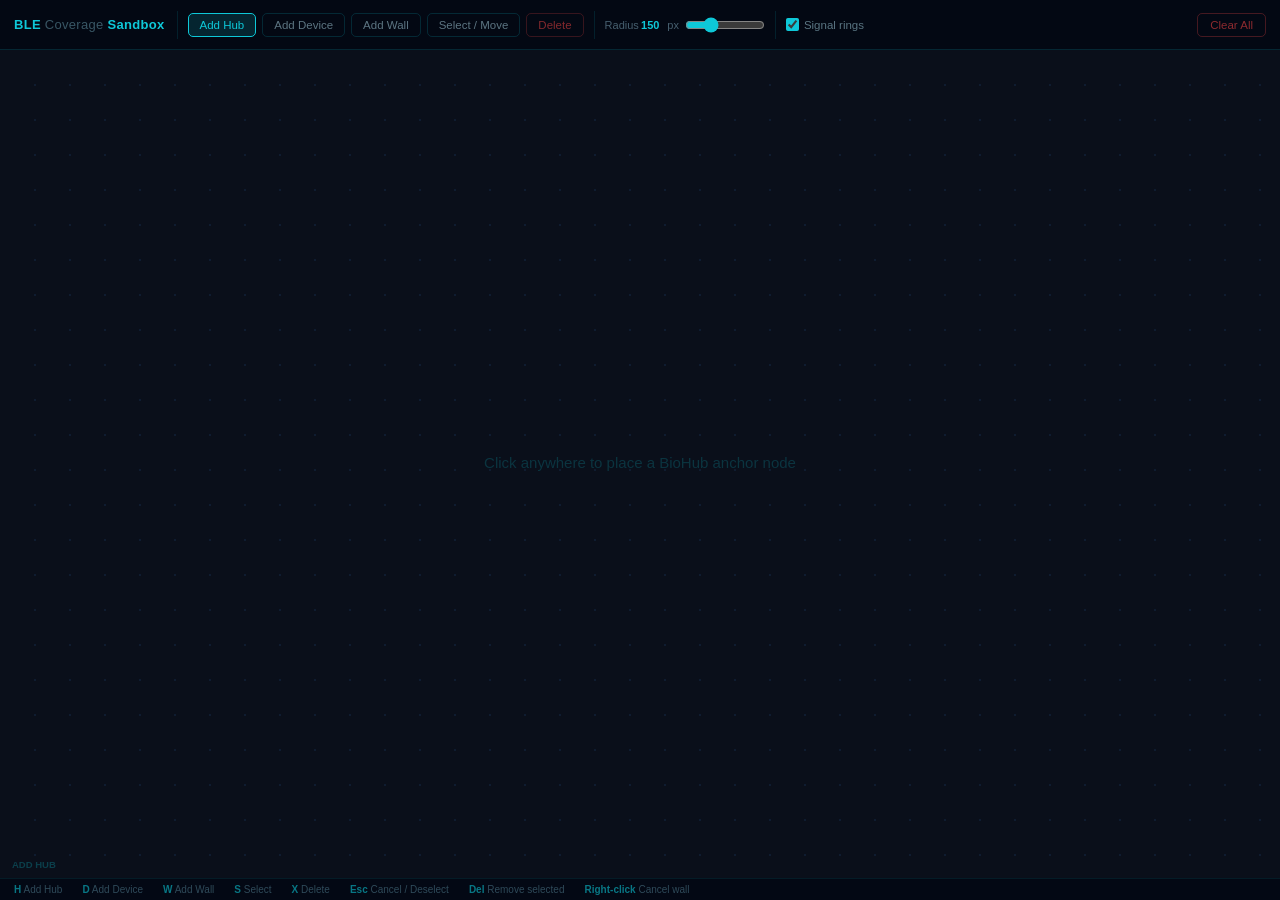
==== commit cbd2d624: "New Demo Version" ====
--- a/index.html
+++ b/index.html
@@ -3,935 +3,851 @@
 <head>
 <meta charset="UTF-8"/>
 <meta name="viewport" content="width=device-width, initial-scale=1.0"/>
-<title>BioIntelliSense — Location Intelligence Demo</title>
-<link rel="preconnect" href="https://fonts.googleapis.com"/>
-<link href="https://fonts.googleapis.com/css2?family=Inter:wght@400;500;600&display=swap" rel="stylesheet"/>
+<title>BLE Coverage Sandbox</title>
 <style>
-  *, *::before, *::after { box-sizing: border-box; margin: 0; padding: 0; }
-  html, body { height: 100%; font-family: 'Inter', 'Segoe UI', sans-serif; background: #f3f4f6; }
-  button { font-family: inherit; cursor: pointer; transition: all .15s; }
-  ::-webkit-scrollbar { width: 4px; }
-  ::-webkit-scrollbar-thumb { background: #d1d5db; border-radius: 2px; }
-
-  /* ── Layout ── */
-  #app  { height: 100vh; display: flex; flex-direction: column; overflow: hidden; }
-  #hdr  { height: 56px; border-bottom: 1px solid #e5e7eb; display: flex; align-items: center; padding: 0 16px; background: #fff; flex-shrink: 0; gap: 14px; }
-  #main { flex: 1; display: flex; overflow: hidden; min-height: 0; }
-  #sb   { width: 272px; flex-shrink: 0; border-right: 1px solid #e5e7eb; background: #fff; padding: 14px; overflow-y: auto; }
-  #viz  { flex: 1; padding: 12px; min-width: 0; overflow: hidden; background: #f9fafb; display: flex; flex-direction: column; gap: 8px; }
-  #ftr  { height: 58px; border-top: 1px solid #e5e7eb; display: flex; align-items: center; padding: 0 16px; background: #fff; flex-shrink: 0; gap: 8px; overflow-x: auto; }
-
-  /* ── Tabs ── */
-  .tab { padding: 5px 11px 3px; border-radius: 6px; border: none; background: transparent; text-align: left; flex-shrink: 0; border-bottom: 2px solid transparent; }
-  .tab.active { border-bottom: 2px solid #2563eb; }
-  .tab .tname { font-size: 12px; font-weight: 500; white-space: nowrap; color: #6b7280; }
-  .tab.active .tname { color: #111827; }
-  .tab .tsub { font-size: 9px; color: #9ca3af; white-space: nowrap; }
-
-  /* ── Play button ── */
-  #playbtn { width: 32px; height: 32px; border-radius: 50%; border: 1px solid #d1d5db; background: #f9fafb; color: #6b7280; font-size: 14px; display: flex; align-items: center; justify-content: center; flex-shrink: 0; }
-
-  /* ── Speed buttons ── */
-  .spd-btn { padding: 4px 8px; border-radius: 5px; border: 1px solid #e5e7eb; background: #f9fafb; color: #6b7280; font-size: 11px; font-weight: 500; }
-  .spd-btn.active { background: #eff6ff; color: #1d4ed8; border-color: #93c5fd; }
-
-  /* ── Zone badge ── */
-  #zbadge { border-radius: 12px; padding: 11px; margin-bottom: 14px; }
-  #zb-lbl { font-size: 9px; font-weight: 500; letter-spacing: 1px; text-transform: uppercase; margin-bottom: 3px; }
-  #zb-name { font-size: 21px; font-weight: 500; margin-bottom: 2px; line-height: 1.1; }
-  #zb-desc { font-size: 11px; color: #6b7280; }
-
-  /* ── Sidebar cards ── */
-  .sc-lbl { font-size: 9px; font-weight: 500; letter-spacing: 1px; text-transform: uppercase; color: #9ca3af; margin-bottom: 7px; }
-  .sc-card { background: #f9fafb; border-radius: 8px; padding: 10px; margin-bottom: 12px; border: 1px solid #e5e7eb; font-size: 12px; color: #4b5563; line-height: 1.6; }
-  .sc-card-title { font-size: 13px; font-weight: 500; color: #111827; margin-bottom: 3px; }
-
-  /* ── Mode toggle buttons ── */
-  .mode-btn { flex: 1; padding: 8px 6px; border-radius: 8px; font-size: 12px; font-weight: 500; border: 1px solid #e5e7eb; background: #f9fafb; color: #6b7280; }
-  .mode-btn.raw-active   { background: #fef2f2; color: #dc2626; border-color: #fca5a5; }
-  .mode-btn.smooth-active { background: #eff6ff; color: #1d4ed8; border-color: #93c5fd; }
-
-  /* ── Zone pills ── */
-  .zp { padding: 3px 10px; border-radius: 20px; font-size: 11px; font-weight: 500; flex-shrink: 0; transition: all .25s; background: #f9fafb; color: #9ca3af; border: 1px solid #e5e7eb; }
-
-  /* ── Zone list (stage 3) ── */
-  .szrow { display: flex; align-items: center; gap: 8px; padding: 7px 8px; border-radius: 8px; margin-bottom: 4px; transition: all .2s; border: 1px solid transparent; }
-  .szdot { width: 8px; height: 8px; border-radius: 50%; flex-shrink: 0; }
-  .szname { font-size: 12px; font-weight: 500; color: #111827; }
-  .szdesc { font-size: 10px; color: #9ca3af; }
-
-  /* ── MDS layout ── */
-  #mds-wrap { width: 100%; flex: 1; min-height: 0; display: none; gap: 10px; align-items: stretch; }
-
-  /* ── Floor plan wrap ── */
-  #fp-wrap { flex: 1; min-height: 0; }
-
-  /* ── Scrubber ── */
-  #scrubber-wrap { display: flex; align-items: center; gap: 8px; flex-shrink: 0; }
-  #scrubber { flex: 1; accent-color: #2563eb; cursor: pointer; height: 4px; }
-  #scrubber-time { font-size: 10px; color: #9ca3af; width: 30px; text-align: right; flex-shrink: 0; font-variant-numeric: tabular-nums; }
-
-  /* ── Tooltip ── */
-  #tooltip { position: fixed; z-index: 999; background: #0c1a28; border: 1px solid #1c3855; border-radius: 8px; padding: 8px 10px; pointer-events: none; display: none; min-width: 160px; }
-  #tooltip .tt-title { font-size: 11px; font-weight: 600; color: #c8ddf0; margin-bottom: 5px; }
-  #tooltip .tt-row { display: flex; justify-content: space-between; gap: 14px; font-size: 11px; line-height: 1.7; }
-
-  /* ── Floor plan toggle ── */
-  .fp-toggle { width: 100%; padding: 7px 10px; border-radius: 8px; border: 1px solid #e5e7eb; background: #f9fafb; color: #6b7280; font-size: 12px; font-weight: 500; margin-bottom: 12px; text-align: left; }
-  .fp-toggle.on { background: #eff6ff; color: #1d4ed8; border-color: #93c5fd; }
-
-  /* ── Stage 2 legend swatch ── */
-  .leg-swatch { display: inline-block; width: 18px; height: 3px; border-radius: 2px; vertical-align: middle; margin-right: 4px; }
+/* ── Reset & base ──────────────────────────────────────────────── */
+*, *::before, *::after { box-sizing: border-box; margin: 0; padding: 0; }
+html, body { width: 100%; height: 100%; overflow: hidden; background: #0a0f1a;
+             font-family: 'Inter', -apple-system, BlinkMacSystemFont, sans-serif; }
+button { font-family: inherit; }
+
+/* ── Toolbar ───────────────────────────────────────────────────── */
+#toolbar {
+  position: fixed; top: 0; left: 0; right: 0; height: 50px;
+  background: rgba(4, 9, 20, 0.97);
+  border-bottom: 1px solid rgba(14, 200, 216, 0.16);
+  display: flex; align-items: center; gap: 6px; padding: 0 14px;
+  z-index: 100; backdrop-filter: blur(12px); -webkit-backdrop-filter: blur(12px);
+  user-select: none;
+}
+
+.brand {
+  font-size: 13px; font-weight: 600; color: #0ec8d8;
+  letter-spacing: .3px; flex-shrink: 0; margin-right: 2px; white-space: nowrap;
+}
+.brand em { color: rgba(130, 195, 215, 0.42); font-style: normal; font-weight: 400; }
+
+.vsep { width: 1px; height: 28px; background: rgba(14, 200, 216, 0.13); flex-shrink: 0; margin: 0 4px; }
+
+/* Mode buttons */
+.mbtn {
+  padding: 5px 11px; border-radius: 5px; font-size: 11.5px; font-weight: 500;
+  border: 1px solid rgba(14, 200, 216, 0.17); background: transparent;
+  color: rgba(165, 205, 220, 0.55); cursor: pointer; transition: background .12s, color .12s, border-color .12s;
+  white-space: nowrap; flex-shrink: 0; outline: none;
+}
+.mbtn:hover  { background: rgba(14,200,216,.09); color: #0ec8d8; border-color: rgba(14,200,216,.45); }
+.mbtn.on     { background: rgba(14,200,216,.15); color: #0ec8d8; border-color: #0ec8d8; }
+.mbtn.danger { border-color: rgba(239,68,68,.22); color: rgba(239,68,68,.55); }
+.mbtn.danger:hover { background: rgba(239,68,68,.09); color: #ef4444; border-color: rgba(239,68,68,.65); }
+.mbtn.danger.on    { background: rgba(239,68,68,.15); color: #ef4444; border-color: #ef4444; }
+
+/* Controls */
+.clbl { font-size: 11px; color: rgba(145, 190, 212, 0.48); white-space: nowrap; flex-shrink: 0; }
+#rval { color: #0ec8d8; font-weight: 600; font-variant-numeric: tabular-nums; min-width: 24px; display: inline-block; }
+#rslider { width: 80px; accent-color: #0ec8d8; cursor: pointer; flex-shrink: 0; }
+
+.ckwrap { display: flex; align-items: center; gap: 5px; flex-shrink: 0; cursor: pointer; }
+.ckwrap input  { accent-color: #0ec8d8; width: 13px; height: 13px; cursor: pointer; }
+.ckwrap label  { font-size: 11.5px; color: rgba(160, 205, 220, 0.55); cursor: pointer; white-space: nowrap; }
+
+#clearbtn {
+  padding: 5px 12px; border-radius: 5px; font-size: 11.5px; font-weight: 500;
+  border: 1px solid rgba(239,68,68,.28); background: transparent;
+  color: rgba(239,68,68,.58); cursor: pointer; transition: background .12s, color .12s, border-color .12s;
+  white-space: nowrap; flex-shrink: 0; margin-left: auto; outline: none;
+}
+#clearbtn:hover { background: rgba(239,68,68,.11); color: #ef4444; border-color: #ef4444; }
+
+/* ── Canvas ─────────────────────────────────────────────────────── */
+#canvas { position: fixed; top: 50px; left: 0; display: block; }
+
+/* ── Tooltip ────────────────────────────────────────────────────── */
+#tooltip {
+  position: fixed; display: none; pointer-events: none; z-index: 200;
+  background: rgba(3, 8, 20, 0.97); border: 1px solid rgba(14,200,216,.45);
+  border-radius: 7px; padding: 9px 13px; min-width: 140px;
+  backdrop-filter: blur(12px); -webkit-backdrop-filter: blur(12px);
+  box-shadow: 0 4px 24px rgba(0,0,0,.5);
+}
+.tt-name { font-size: 12px; font-weight: 600; color: #0ec8d8; margin-bottom: 5px; }
+.tt-xy   { font-size: 11px; color: rgba(145,195,215,.65); font-family: 'Courier New', monospace; line-height: 1.7; }
+.tt-sep  { height: 1px; background: rgba(14,200,216,.12); margin: 6px 0; }
+.tt-hint { font-size: 10px; color: rgba(110,165,185,.4); }
+
+/* ── Key hint strip (bottom) ────────────────────────────────────── */
+#keyhints {
+  position: fixed; bottom: 0; left: 0; right: 0; height: 22px;
+  background: rgba(3, 8, 20, 0.88); border-top: 1px solid rgba(14,200,216,.10);
+  display: flex; align-items: center; padding: 0 14px; gap: 20px;
+  pointer-events: none; z-index: 50;
+}
+.kh { font-size: 10px; color: rgba(110,165,185,.42); white-space: nowrap; }
+.kh b { color: rgba(14,200,216,.58); font-weight: 600; }
 </style>
 </head>
 <body>
-<div id="app">
-
-  <!-- Header -->
-  <div id="hdr">
-    <div style="flex-shrink:0">
-      <div style="font-size:14px;font-weight:500;color:#111827;line-height:1.2">BioIntelliSense</div>
-      <div style="font-size:9px;color:#9ca3af;font-weight:500;letter-spacing:1px;text-transform:uppercase;line-height:1.2">Location intelligence demo</div>
-    </div>
-    <div style="width:1px;height:26px;background:#e5e7eb;flex-shrink:0"></div>
-    <div id="tabs" style="display:flex;gap:2px;flex:1;overflow:hidden"></div>
-    <div style="display:flex;gap:2px;flex-shrink:0">
-      <button class="spd-btn" id="spd05" onclick="setSpeed(0.5)">0.5×</button>
-      <button class="spd-btn active" id="spd1" onclick="setSpeed(1)">1×</button>
-      <button class="spd-btn" id="spd2" onclick="setSpeed(2)">2×</button>
-    </div>
-    <button id="playbtn" onclick="togglePlay()">⏸</button>
+
+<!-- ── Toolbar ──────────────────────────────────────────────────── -->
+<div id="toolbar">
+  <span class="brand">BLE&nbsp;<em>Coverage</em>&nbsp;Sandbox</span>
+  <div class="vsep"></div>
+
+  <button class="mbtn on"     data-mode="add-hub"    title="Shortcut: H">Add Hub</button>
+  <button class="mbtn"        data-mode="add-device" title="Shortcut: D">Add Device</button>
+  <button class="mbtn"        data-mode="add-wall"   title="Shortcut: W">Add Wall</button>
+  <button class="mbtn"        data-mode="select"     title="Shortcut: S">Select / Move</button>
+  <button class="mbtn danger" data-mode="delete"     title="Shortcut: X">Delete</button>
+
+  <div class="vsep"></div>
+  <span class="clbl">Radius&thinsp;<span id="rval">150</span>&thinsp;px</span>
+  <input type="range" id="rslider" min="40" max="420" value="150" step="5"/>
+
+  <div class="vsep"></div>
+  <div class="ckwrap">
+    <input type="checkbox" id="ringck" checked/>
+    <label for="ringck">Signal rings</label>
   </div>
 
-  <!-- Main -->
-  <div id="main">
-
-    <!-- Sidebar -->
-    <div id="sb">
-      <div id="zbadge">
-        <div id="zb-lbl">Currently in</div>
-        <div id="zb-name"></div>
-        <div id="zb-desc"></div>
-      </div>
-      <div id="sc"></div>
-    </div>
-
-    <!-- Visualization -->
-    <div id="viz">
-
-      <!-- Signal / trajectory view (stages 1 & 2) -->
-      <div id="fp-wrap">
-        <svg id="fp" viewBox="0 0 760 440" style="width:100%;height:100%;display:block"
-             preserveAspectRatio="xMidYMid meet"></svg>
-      </div>
-
-      <!-- MDS view (stage 3) -->
-      <div id="mds-wrap">
-        <div style="flex:0 0 40%;display:flex;flex-direction:column">
-          <div style="font-size:9px;color:#9ca3af;font-weight:500;letter-spacing:1px;text-transform:uppercase;margin-bottom:7px;flex-shrink:0">Device trajectory</div>
-          <div style="flex:1;min-height:0">
-            <svg id="mfp" viewBox="0 0 760 440" style="width:100%;height:100%;display:block"
-                 preserveAspectRatio="xMidYMid meet"></svg>
-          </div>
-        </div>
-        <div style="display:flex;flex-direction:column;align-items:center;justify-content:center;gap:5px;flex-shrink:0;padding:0 4px">
-          <span style="writing-mode:vertical-lr;font-size:8px;letter-spacing:1px;text-transform:uppercase;color:#9ca3af;font-weight:500">MDS derives</span>
-          <span style="font-size:16px;color:#9ca3af">→</span>
-        </div>
-        <div style="flex:1;display:flex;flex-direction:column">
-          <div style="display:flex;justify-content:space-between;align-items:center;margin-bottom:7px;flex-shrink:0">
-            <div style="font-size:9px;color:#9ca3af;font-weight:500;letter-spacing:1px;text-transform:uppercase">MDS pseudo-map · data-derived</div>
-            <div style="display:flex;align-items:center;gap:8px">
-              <div style="font-size:9px;color:#9ca3af;font-style:italic">topological, not metric</div>
-              <button onclick="rebuildMDS()" style="font-size:9px;padding:3px 8px;border-radius:5px;border:1px solid #1c3855;background:#0a1929;color:#5b9acc;font-weight:500">↺ Rebuild</button>
-            </div>
-          </div>
-          <div style="flex:1;min-height:0">
-            <svg id="mg" viewBox="0 0 560 360" style="width:100%;height:100%;display:block"
-                 preserveAspectRatio="xMidYMid meet"></svg>
-          </div>
-        </div>
-      </div>
-
-      <!-- Timeline scrubber -->
-      <div id="scrubber-wrap">
-        <span style="font-size:9px;color:#9ca3af;font-weight:500;letter-spacing:1px;text-transform:uppercase;flex-shrink:0">Timeline</span>
-        <input type="range" id="scrubber" min="0" max="1000" value="0" step="1"/>
-        <span id="scrubber-time">0.0s</span>
-      </div>
-
-    </div>
-  </div>
-
-  <!-- Footer -->
-  <div id="ftr">
-    <div style="font-size:9px;font-weight:500;letter-spacing:1px;text-transform:uppercase;color:#9ca3af;flex-shrink:0">Zones</div>
-    <div id="zpills" style="display:flex;gap:6px"></div>
-    <div style="width:1px;height:18px;background:#e5e7eb;flex-shrink:0"></div>
-    <div id="bmark" style="font-size:11px;color:#6b7280;flex-shrink:0"></div>
-    <div style="margin-left:auto;font-size:9px;color:#9ca3af;font-weight:500;letter-spacing:1px;text-transform:uppercase;flex-shrink:0" id="sind">Stage 1 / 3</div>
-  </div>
-
-</div><!-- #app -->
-
-<!-- Floating tooltip -->
-<div id="tooltip"><div class="tt-title" id="tt-title"></div><div id="tt-body"></div></div>
+  <button id="clearbtn">Clear All</button>
+</div>
+
+<!-- ── Canvas ───────────────────────────────────────────────────── -->
+<canvas id="canvas"></canvas>
+
+<!-- ── Tooltip ──────────────────────────────────────────────────── -->
+<div id="tooltip">
+  <div class="tt-name" id="tt-name"></div>
+  <div class="tt-xy"   id="tt-xy"></div>
+  <div class="tt-sep"></div>
+  <div class="tt-hint">Drag to move &middot; Del to remove</div>
+</div>
+
+<!-- ── Key hints ────────────────────────────────────────────────── -->
+<div id="keyhints">
+  <span class="kh"><b>H</b> Add Hub</span>
+  <span class="kh"><b>D</b> Add Device</span>
+  <span class="kh"><b>W</b> Add Wall</span>
+  <span class="kh"><b>S</b> Select</span>
+  <span class="kh"><b>X</b> Delete</span>
+  <span class="kh"><b>Esc</b> Cancel / Deselect</span>
+  <span class="kh"><b>Del</b> Remove selected</span>
+  <span class="kh"><b>Right-click</b> Cancel wall</span>
+</div>
 
 <script>
 // ════════════════════════════════════════════════════════════════════════════
-// Data
-// ════════════════════════════════════════════════════════════════════════════
-
-const FW=760, FH=440, HY=188, HH=64, HB=252, CYCLE=24000;
-const ZCOL = ['#4a7fe8','#22c47a','#e89810','#8a6edc','#e04e4e','#0ec8d8'];
-const PATH_SAMPLES = 280;
-
-const ROOMS = [
-  {id:'r101',  label:'Room 101',        x:0,   y:0,   w:162, h:HY    },
-  {id:'r102',  label:'Room 102',        x:162, y:0,   w:148, h:HY    },
-  {id:'nurs',  label:"Nurses' Station", x:310, y:0,   w:188, h:HY    },
-  {id:'r103',  label:'Room 103',        x:498, y:0,   w:262, h:HY    },
-  {id:'hall',  label:'Corridor',        x:0,   y:HY,  w:FW,  h:HH   },
-  {id:'r104',  label:'Room 104',        x:0,   y:HB,  w:162, h:FH-HB},
-  {id:'r105',  label:'Room 105',        x:162, y:HB,  w:148, h:FH-HB},
-  {id:'lounge',label:'Lounge',          x:310, y:HB,  w:188, h:FH-HB},
-  {id:'r106',  label:'Room 106',        x:498, y:HB,  w:262, h:FH-HB},
-];
-
-const HUBS = [
-  {id:'A', x:81,  y:94,  label:'Hub A'},
-  {id:'B', x:404, y:94,  label:'Hub B'},
-  {id:'C', x:629, y:94,  label:'Hub C'},
-  {id:'D', x:81,  y:346, label:'Hub D'},
-  {id:'E', x:404, y:346, label:'Hub E'},
-];
-
-const ZONES = [
-  {id:0, name:'Zone 1', color:ZCOL[0], rooms:['r101'],           desc:'Room 101 cluster'     },
-  {id:1, name:'Zone 2', color:ZCOL[1], rooms:['r102','r105'],    desc:'Rooms 102 & 105'      },
-  {id:2, name:'Zone 3', color:ZCOL[2], rooms:['nurs','hall'],    desc:'Corridor & Nurses'    },
-  {id:3, name:'Zone 4', color:ZCOL[3], rooms:['r103'],           desc:'Room 103 cluster'     },
-  {id:4, name:'Zone 5', color:ZCOL[4], rooms:['r104'],           desc:'Room 104 cluster'     },
-  {id:5, name:'Zone 6', color:ZCOL[5], rooms:['lounge','r106'],  desc:'Lounge & Room 106'    },
-];
-
-const MPOS = [
-  {id:0,x:105,y:105}, {id:1,x:248,y:192}, {id:2,x:370,y:82},
-  {id:3,x:516,y:125}, {id:4,x:125,y:305}, {id:5,x:488,y:298},
-];
-
-const MEDGES = [
-  [0,2,.5],[0,1,.75],[1,2,.8],[2,3,.72],[2,4,.42],[2,5,.52],
-  [1,4,.65],[3,5,.52],[4,5,.3],[0,4,.6],[1,3,.3],
-];
-
-const WSEG = [[0,67],[95,222],[250,390],[418,615],[643,760]];
-const DX   = [81, 236, 404, 629];
-
-const WP = [
-  [81,94],[81,220],[236,220],[236,94],[236,220],[404,220],
-  [404,94],[404,220],[629,220],[629,94],[629,220],[404,220],
-  [81,220],[81,346],[81,220],[236,220],[236,346],[236,220],
-  [404,220],[404,346],[404,220],[629,220],[629,346],[629,220],
-  [81,220],[81,94],
-];
-
-const TABS = [
-  {n:1, name:'RSSI clustering', sub:'k-means · GMM · DBSCAN'    },
-  {n:2, name:'HMM smoothing',   sub:'zone transition model'      },
-  {n:3, name:'MDS pseudo-map',  sub:'spatial reconstruction'     },
-];
-
-const BMKS = ['94–99% zone-level','~85% region-level','~4.4 m avg error'];
-
-// ════════════════════════════════════════════════════════════════════════════
-// State
-// ════════════════════════════════════════════════════════════════════════════
-
-let stage=1, ms=0, playing=true, playSpeed=1;
-let msRef=0, rafId=null, lastZone=-1, lastRssiWall=0, lastFrameNow=null;
-let showFloorPlan=false, selectedHub=null;
-let mdsBuildTime=0;
-let scrubDragging=false, wasPlayingBeforeScrub=false;
-
-const MDS_BUILD = 7000, MDS_HOLD = 2500, MDS_TOTAL = MDS_BUILD + MDS_HOLD;
-
-// Pre-computed full-cycle path samples
-let rawPts = [], hmmPts = [];
-
-// ════════════════════════════════════════════════════════════════════════════
-// Helpers
-// ════════════════════════════════════════════════════════════════════════════
-
-const lerp = (a,b,t) => a + (b-a)*t;
-const clamp01 = v => Math.max(0, Math.min(1, v));
-
-function dPos(t) {
-  const n = WP.length - 1;
-  const p = ((t % CYCLE) / CYCLE) * n;
-  const i = Math.min(Math.floor(p), n-1);
-  const [x1,y1] = WP[i], [x2,y2] = WP[Math.min(i+1,n)];
-  return { x: lerp(x1,x2,p-i), y: lerp(y1,y2,p-i) };
-}
-
-function roomAt(x, y) {
-  for (const r of ROOMS)
-    if (x >= r.x && x < r.x+r.w && y >= r.y && y < r.y+r.h) return r.id;
-  return 'hall';
-}
-
-function zoneOf(rid)   { return ZONES.find(z => z.rooms.includes(rid)) || ZONES[2]; }
-function rssiOf(px,py,hx,hy) {
-  return Math.round(Math.max(-90, -45 - 27 * Math.log10(Math.max(Math.hypot(px-hx,py-hy)/21, 0.1))));
-}
-function rn(v)  { return clamp01((v+90)/55); }
-function ca(c, a) {
-  const r=parseInt(c.slice(1,3),16), g=parseInt(c.slice(3,5),16), b=parseInt(c.slice(5,7),16);
-  return `rgba(${r},${g},${b},${a})`;
-}
-function noiseX(t) { return Math.sin(t*.023)*17 + Math.cos(t*.037)*10; }
-function noiseY(t) { return Math.cos(t*.031)*13 + Math.sin(t*.041)*8;  }
-
-function se(tag, attrs={}) {
-  const el = document.createElementNS('http://www.w3.org/2000/svg', tag);
-  for (const [k,v] of Object.entries(attrs)) el.setAttribute(k, v);
-  return el;
-}
-function sat(el, attrs) {
-  for (const [k,v] of Object.entries(attrs)) el.setAttribute(k, v);
-}
-
-function precomputePaths() {
-  rawPts = []; hmmPts = [];
-  for (let i = 0; i < PATH_SAMPLES; i++) {
-    const t = (i / PATH_SAMPLES) * CYCLE;
-    const p = dPos(t);
-    rawPts.push({x: p.x + noiseX(t), y: p.y + noiseY(t)});
-    hmmPts.push({x: p.x, y: p.y});
-  }
-}
-
-function buildPathD(pts, count) {
-  if (count < 2) return '';
-  let d = `M${pts[0].x.toFixed(1)},${pts[0].y.toFixed(1)}`;
-  for (let i = 1; i < count; i++) d += ` L${pts[i].x.toFixed(1)},${pts[i].y.toFixed(1)}`;
-  return d;
-}
-
-// ════════════════════════════════════════════════════════════════════════════
-// Tooltip
-// ════════════════════════════════════════════════════════════════════════════
-
-function showTooltip(title, bodyHTML, e) {
-  document.getElementById('tt-title').textContent = title;
-  document.getElementById('tt-body').innerHTML = bodyHTML;
-  const tt = document.getElementById('tooltip');
-  tt.style.display = 'block';
-  positionTooltip(e);
-}
-function positionTooltip(e) {
-  const tt = document.getElementById('tooltip');
-  if (tt.style.display === 'none') return;
-  let x = e.clientX + 14, y = e.clientY - 10;
-  if (x + 180 > window.innerWidth)  x = e.clientX - 190;
-  if (y + 140 > window.innerHeight) y = e.clientY - 140;
-  tt.style.left = x + 'px';
-  tt.style.top  = y + 'px';
-}
-function hideTooltip() { document.getElementById('tooltip').style.display = 'none'; }
-
-function hubTooltipBody(hi) {
-  const h = HUBS[hi];
-  const pos = dPos(ms);
-  const v = rssiOf(pos.x, pos.y, h.x, h.y);
-  const n = rn(v), hue = Math.round(n * 120);
-  return `<div class="tt-row"><span style="color:#6b9ac4">Hub ID</span><b style="color:#e2e8f0">${h.id}</b></div>
-          <div class="tt-row"><span style="color:#6b9ac4">RSSI</span><b style="color:hsl(${hue},70%,60%)">${v} dBm</b></div>`;
-}
-
-function deviceTooltipBody() {
-  const pos = dPos(ms);
-  const zone = zoneOf(roomAt(pos.x, pos.y));
-  const rows = HUBS.map(h => {
-    const v = rssiOf(pos.x, pos.y, h.x, h.y);
-    const hue = Math.round(rn(v) * 120);
-    return `<div class="tt-row"><span style="color:#6b9ac4">${h.label}</span><span style="color:hsl(${hue},70%,60%);font-family:monospace">${v} dBm</span></div>`;
-  }).join('');
-  return `<div style="color:${zone.color};font-size:10px;margin-bottom:4px">${zone.name} · ${zone.desc}</div>${rows}`;
-}
-
-// ════════════════════════════════════════════════════════════════════════════
-// Floor plan overlay (room outlines, walls, furniture — no zone fills)
-// ════════════════════════════════════════════════════════════════════════════
-
-function buildFloorplanOverlay(parent) {
-  const g = se('g');
-  // Room outline strokes only
-  ROOMS.filter(r => r.id !== 'hall').forEach(r => {
-    g.appendChild(se('rect', {x:r.x+1, y:r.y+1, width:r.w-2, height:r.h-2,
-      fill:'none', stroke:'#1b3450', 'stroke-width':1.2, opacity:.7}));
-  });
-  // Patient beds
-  [{x:10,y:12},{x:172,y:12},{x:508,y:12},{x:10,y:HB+12},{x:172,y:HB+12},{x:508,y:HB+12}].forEach(b => {
-    const bg = se('g', {opacity:.35});
-    bg.appendChild(se('rect', {x:b.x, y:b.y, width:48, height:26, rx:3, fill:'none', stroke:'#1a3050', 'stroke-width':1.2}));
-    bg.appendChild(se('rect', {x:b.x, y:b.y, width:48, height:8,  rx:2, fill:'#1a3050'}));
-    g.appendChild(bg);
-  });
-  // Nurses desk
-  g.appendChild(se('path', {d:'M 322,12 L 488,12 L 488,44 L 454,44 L 454,22 L 322,22 Z',
-    fill:'none', stroke:'#1a3050', 'stroke-width':1.2, opacity:.45}));
-  // Outer boundary
-  g.appendChild(se('rect', {x:.75, y:.75, width:FW-1.5, height:FH-1.5,
-    fill:'none', stroke:'#1b3450', 'stroke-width':1.5}));
-  // Hallway walls + door arcs
-  [HY, HB].forEach(wy => {
-    WSEG.forEach(([x1,x2]) =>
-      g.appendChild(se('line', {x1, y1:wy, x2, y2:wy, stroke:'#172b40', 'stroke-width':1.5})));
-    DX.forEach(cx =>
-      g.appendChild(se('path', {
-        d:`M${cx-14},${wy} A14,14 0 0,${wy===HY?0:1} ${cx+14},${wy}`,
-        fill:'none', stroke:'#22394f', 'stroke-width':1,
-      })));
-  });
-  // Vertical dividers
-  [162, 310, 498].forEach(x => {
-    g.appendChild(se('line', {x1:x, y1:0,  x2:x, y2:HY,  stroke:'#172b40', 'stroke-width':1.5}));
-    g.appendChild(se('line', {x1:x, y1:HB, x2:x, y2:FH,  stroke:'#172b40', 'stroke-width':1.5}));
-  });
-  // Room labels
-  ROOMS.filter(r => r.id !== 'hall').forEach(r => {
-    const t = se('text', {x:r.x+r.w/2, y:r.y+r.h*.64,
-      fill:'#22394f', 'font-size':11, 'text-anchor':'middle', 'font-weight':500});
-    t.textContent = r.label; g.appendChild(t);
-  });
-  // Corridor label
-  const cl = se('text', {x:FW/2, y:HY+HH/2+1,
-    fill:'#162535', 'font-size':10, 'text-anchor':'middle', 'dominant-baseline':'middle',
-    'letter-spacing':5, 'font-weight':700});
-  cl.textContent = 'CORRIDOR'; g.appendChild(cl);
-  parent.appendChild(g);
-  return g;
-}
-
-// ════════════════════════════════════════════════════════════════════════════
-// Hub icons builder (reused in fp and mfp)
-// ════════════════════════════════════════════════════════════════════════════
-
-function buildHubIcons(parent, clickable) {
-  return HUBS.map((h, hi) => {
-    const g = se('g', {transform:`translate(${h.x},${h.y})`, style: clickable ? 'cursor:pointer' : ''});
-    g.appendChild(se('path', {d:`M-7,-13 A9,9 0 0,1 7,-13`,  fill:'none', stroke:'#192d44', 'stroke-width':1.5}));
-    g.appendChild(se('path', {d:`M-4,-10 A5,5 0 0,1 4,-10`, fill:'none', stroke:'#192d44', 'stroke-width':1.5}));
-    const box = se('rect', {x:-8, y:-8, width:16, height:16, rx:3, fill:'#05101c', stroke:'#192d44', 'stroke-width':1.2});
-    g.appendChild(box);
-    const idTxt = se('text', {x:0, y:1, fill:'#192d44', 'font-size':9, 'text-anchor':'middle',
-      'dominant-baseline':'middle', 'font-weight':700});
-    idTxt.textContent = h.id; g.appendChild(idTxt);
-    const lb = se('text', {x:0, y:22, fill:'#192d44', 'font-size':8, 'text-anchor':'middle'});
-    lb.textContent = h.label; g.appendChild(lb);
-    if (clickable) {
-      g.addEventListener('click', e => {
-        e.stopPropagation();
-        if (selectedHub === hi) { selectedHub = null; hideTooltip(); }
-        else { selectedHub = hi; showTooltip(h.label, hubTooltipBody(hi), e); }
-        updateHubHighlight();
-      });
+// § Constants
+// ════════════════════════════════════════════════════════════════════════════
+
+const GRID_PX   = 35;    // dot-grid spacing in pixels
+const HUB_HS    = 14;    // hub icon half-size → 28×28 bounding box
+const DEV_R     = 12;    // device circle radius
+const HIT_HUB   = 20;   // click-hit radius for hubs
+const HIT_DEV   = 17;   // click-hit radius for devices
+const HIT_WALL  = 7;    // perpendicular-distance threshold for walls
+const KB_H      = 22;   // key hints bar height (px)
+
+// Colour palette
+const C_BG      = '#0a0f1a';
+const C_GRID    = 'rgba(24, 50, 86, 0.70)';
+const C_HUB     = '#0ec8d8';                    // cyan
+const C_HUB_BG  = '#030d18';
+const C_DEV     = '#f59e0b';                    // amber
+const C_DEV_BG  = '#0b0800';
+const C_WALL    = 'rgba(172, 204, 228, 0.72)';
+const C_RED     = '#ef4444';                    // delete / hover highlight
+
+// ════════════════════════════════════════════════════════════════════════════
+// § State
+// ════════════════════════════════════════════════════════════════════════════
+
+const S = {
+  // Interaction mode
+  mode: 'add-hub',  // 'add-hub' | 'add-device' | 'add-wall' | 'select' | 'delete'
+
+  // Placed elements
+  hubs:    [],  // [{x, y, label}]
+  devices: [],  // [{x, y, label}]
+  walls:   [],  // [{x1, y1, x2, y2}]
+
+  // User-controlled settings
+  radius:    150,
+  showRings: true,
+
+  // Auto-increment counters (never decremented; labels stay unique after deletion)
+  hubCount: 0,
+  devCount: 0,
+
+  // Active drag: null or {type:'hub'|'device', idx, ox, oy}
+  drag: null,
+
+  // Wall currently being drawn: null or {x, y} of start point
+  wallStart: null,
+
+  // Selected element (used in select mode): null or {type, idx}
+  selected: null,
+
+  // Whether the current pointer-down has moved ≥ threshold (distinguishes click vs drag)
+  hasDragged:  false,
+  mouseDownAt: null,  // {x, y}
+
+  // Hover indices for delete-mode red highlight (-1 = none)
+  hoverHub:  -1,
+  hoverDev:  -1,
+  hoverWall: -1,
+
+  // Current mouse position in canvas coordinates
+  mouse: { x: 0, y: 0 },
+};
+
+// ════════════════════════════════════════════════════════════════════════════
+// § Canvas setup
+// ════════════════════════════════════════════════════════════════════════════
+
+const canvas  = document.getElementById('canvas');
+const ctx     = canvas.getContext('2d');
+const toolbar = document.getElementById('toolbar');
+
+function resize() {
+  canvas.width  = window.innerWidth;
+  canvas.height = window.innerHeight - toolbar.offsetHeight - KB_H;
+}
+window.addEventListener('resize', resize);
+resize();
+
+// ════════════════════════════════════════════════════════════════════════════
+// § Utility helpers
+// ════════════════════════════════════════════════════════════════════════════
+
+// Convert a MouseEvent to canvas-local {x, y}
+function canvasPos(e) {
+  const r = canvas.getBoundingClientRect();
+  return { x: e.clientX - r.left, y: e.clientY - r.top };
+}
+
+// Generate hub label: 0→'Hub A', 25→'Hub Z', 26→'Hub AA', …
+function hubLabel(n) {
+  let s = '', i = n;
+  do {
+    s = String.fromCharCode(65 + i % 26) + s;
+    i = Math.floor(i / 26) - 1;
+  } while (i >= 0);
+  return 'Hub ' + s;
+}
+
+// Minimum distance from point (px,py) to segment (ax,ay)→(bx,by)
+function ptSegDist(px, py, ax, ay, bx, by) {
+  const dx = bx - ax, dy = by - ay;
+  const len2 = dx * dx + dy * dy;
+  if (!len2) return Math.hypot(px - ax, py - ay);
+  const t = Math.max(0, Math.min(1, ((px - ax) * dx + (py - ay) * dy) / len2));
+  return Math.hypot(px - (ax + t * dx), py - (ay + t * dy));
+}
+
+// Add a rounded-rect path to ctx. Caller must ctx.beginPath() first.
+function rrect(x, y, w, h, r) {
+  ctx.moveTo(x + r, y);
+  ctx.lineTo(x + w - r, y);   ctx.arcTo(x + w, y,     x + w, y + r,     r);
+  ctx.lineTo(x + w, y + h - r); ctx.arcTo(x + w, y + h, x + w - r, y + h, r);
+  ctx.lineTo(x + r, y + h);   ctx.arcTo(x,     y + h, x,     y + h - r, r);
+  ctx.lineTo(x, y + r);        ctx.arcTo(x,     y,     x + r, y,         r);
+  ctx.closePath();
+}
+
+// ════════════════════════════════════════════════════════════════════════════
+// § Hit detection
+// ════════════════════════════════════════════════════════════════════════════
+
+// Returns index of topmost hub under (x,y), or -1
+function hitHub(x, y) {
+  for (let i = S.hubs.length - 1; i >= 0; i--)
+    if (Math.hypot(x - S.hubs[i].x, y - S.hubs[i].y) < HIT_HUB) return i;
+  return -1;
+}
+
+// Returns index of topmost device under (x,y), or -1
+function hitDev(x, y) {
+  for (let i = S.devices.length - 1; i >= 0; i--)
+    if (Math.hypot(x - S.devices[i].x, y - S.devices[i].y) < HIT_DEV) return i;
+  return -1;
+}
+
+// Returns index of topmost wall within HIT_WALL px of (x,y), or -1
+function hitWall(x, y) {
+  for (let i = S.walls.length - 1; i >= 0; i--) {
+    const w = S.walls[i];
+    if (ptSegDist(x, y, w.x1, w.y1, w.x2, w.y2) < HIT_WALL) return i;
+  }
+  return -1;
+}
+
+// ════════════════════════════════════════════════════════════════════════════
+// § Draw functions
+// ════════════════════════════════════════════════════════════════════════════
+
+// ── Dot grid ──────────────────────────────────────────────────────────────
+function drawGrid() {
+  ctx.fillStyle = C_GRID;
+  for (let x = GRID_PX; x < canvas.width;  x += GRID_PX)
+  for (let y = GRID_PX; y < canvas.height; y += GRID_PX)
+    ctx.fillRect(x - 0.75, y - 0.75, 1.5, 1.5);
+}
+
+// ── Hub signal rings ───────────────────────────────────────────────────────
+// Draws a smooth radial gradient fill + 4 discrete ring outlines.
+function drawHubRings(hub) {
+  const { x, y } = hub;
+  const R = S.radius;
+
+  // Ambient glow: smooth gradient from center to radius edge
+  const grd = ctx.createRadialGradient(x, y, R * 0.04, x, y, R);
+  grd.addColorStop(0,    'rgba(14, 200, 216, 0.13)');
+  grd.addColorStop(0.45, 'rgba(14, 200, 216, 0.06)');
+  grd.addColorStop(1,    'rgba(14, 200, 216, 0)');
+  ctx.fillStyle = grd;
+  ctx.beginPath();
+  ctx.arc(x, y, R, 0, Math.PI * 2);
+  ctx.fill();
+
+  // Discrete concentric rings at 30 / 55 / 76 / 100 % of detection radius
+  const rings = [
+    [0.30, 0.58],
+    [0.55, 0.40],
+    [0.76, 0.24],
+    [1.00, 0.14],
+  ];
+  ctx.lineWidth = 1;
+  for (const [frac, op] of rings) {
+    ctx.beginPath();
+    ctx.arc(x, y, R * frac, 0, Math.PI * 2);
+    ctx.strokeStyle = `rgba(14, 200, 216, ${op})`;
+    ctx.stroke();
+  }
+}
+
+// ── Hub icon ───────────────────────────────────────────────────────────────
+// 28×28 rounded square with BLE-style arcs inside + label below.
+function drawHub(hub, isSel, isDel) {
+  const { x, y } = hub;
+  const HS  = HUB_HS;
+  const col = isDel ? C_RED : C_HUB;
+
+  // Shadow glow
+  ctx.shadowColor = col;
+  ctx.shadowBlur  = isSel ? 18 : isDel ? 12 : 0;
+
+  // Box fill
+  ctx.fillStyle = C_HUB_BG;
+  ctx.beginPath();
+  rrect(x - HS, y - HS, HS * 2, HS * 2, 4);
+  ctx.fill();
+
+  // Box border
+  ctx.strokeStyle = col;
+  ctx.lineWidth   = isSel ? 2.2 : 1.5;
+  ctx.stroke();
+
+  ctx.shadowBlur = 0;
+
+  // BLE / wifi arcs inside upper half of box (upward-opening, 210°→330°)
+  ctx.lineWidth = 1.5;
+  ctx.lineCap   = 'round';
+  for (let i = 0; i < 3; i++) {
+    const r = 4 + i * 3;  // radii: 4, 7, 10
+    ctx.beginPath();
+    ctx.arc(x, y - 2, r, Math.PI * 1.17, Math.PI * 1.83, false);
+    ctx.strokeStyle  = col;
+    ctx.globalAlpha  = 0.28 + i * 0.24;
+    ctx.stroke();
+  }
+  ctx.globalAlpha = 1;
+
+  // Centre signal dot
+  ctx.fillStyle = col;
+  ctx.beginPath();
+  ctx.arc(x, y - 2, 2, 0, Math.PI * 2);
+  ctx.fill();
+
+  // Short letter identifier in lower portion of box
+  ctx.fillStyle    = col;
+  ctx.globalAlpha  = 0.55;
+  ctx.font         = 'bold 9px "Courier New", monospace';
+  ctx.textAlign    = 'center';
+  ctx.textBaseline = 'middle';
+  ctx.fillText(hub.label.slice(4), x, y + 8);  // slice 'Hub '
+  ctx.globalAlpha = 1;
+
+  // Full label below the box
+  ctx.fillStyle    = isDel ? C_RED : isSel ? '#ccf0ff' : 'rgba(14, 200, 216, 0.82)';
+  ctx.font         = '11px Inter, -apple-system, sans-serif';
+  ctx.textAlign    = 'center';
+  ctx.textBaseline = 'top';
+  ctx.fillText(hub.label, x, y + HS + 5);
+}
+
+// ── Device icon ────────────────────────────────────────────────────────────
+// Small circle with inner dot + label below.
+function drawDevice(dev, isSel, isDel) {
+  const { x, y } = dev;
+  const col = isDel ? C_RED : C_DEV;
+
+  ctx.shadowColor = col;
+  ctx.shadowBlur  = isSel ? 18 : isDel ? 12 : 0;
+
+  ctx.fillStyle   = C_DEV_BG;
+  ctx.strokeStyle = col;
+  ctx.lineWidth   = isSel ? 2.2 : 1.5;
+  ctx.beginPath();
+  ctx.arc(x, y, DEV_R, 0, Math.PI * 2);
+  ctx.fill();
+  ctx.stroke();
+
+  ctx.shadowBlur = 0;
+
+  // Inner dot
+  ctx.fillStyle = col;
+  ctx.beginPath();
+  ctx.arc(x, y, isSel ? 5 : 3.5, 0, Math.PI * 2);
+  ctx.fill();
+
+  // Label below
+  ctx.fillStyle    = isDel ? C_RED : isSel ? '#fff0cc' : 'rgba(245, 158, 11, 0.82)';
+  ctx.font         = '11px Inter, -apple-system, sans-serif';
+  ctx.textAlign    = 'center';
+  ctx.textBaseline = 'top';
+  ctx.fillText(dev.label, x, y + DEV_R + 5);
+}
+
+// ── Wall segment ───────────────────────────────────────────────────────────
+function drawWall(wall, isHov) {
+  ctx.lineCap     = 'round';
+  ctx.lineWidth   = isHov ? 3.5 : 2.5;
+  ctx.strokeStyle = isHov ? C_RED : C_WALL;
+  ctx.setLineDash([]);
+  ctx.beginPath();
+  ctx.moveTo(wall.x1, wall.y1);
+  ctx.lineTo(wall.x2, wall.y2);
+  ctx.stroke();
+
+  // Small end-cap dots for visual handles
+  const dotR = isHov ? 4 : 3;
+  for (const p of [{ x: wall.x1, y: wall.y1 }, { x: wall.x2, y: wall.y2 }]) {
+    ctx.fillStyle = isHov ? C_RED : C_WALL;
+    ctx.beginPath();
+    ctx.arc(p.x, p.y, dotR, 0, Math.PI * 2);
+    ctx.fill();
+  }
+}
+
+// ── Wall draw preview (ghost line while dragging in add-wall mode) ─────────
+function drawWallPreview() {
+  const { x: x1, y: y1 } = S.wallStart;
+  const { x: x2, y: y2 } = S.mouse;
+
+  // Dashed preview line
+  ctx.beginPath();
+  ctx.moveTo(x1, y1);
+  ctx.lineTo(x2, y2);
+  ctx.strokeStyle = 'rgba(172, 204, 228, 0.35)';
+  ctx.lineWidth   = 2.5;
+  ctx.lineCap     = 'round';
+  ctx.setLineDash([9, 6]);
+  ctx.stroke();
+  ctx.setLineDash([]);
+
+  // Start-point anchor dot
+  ctx.fillStyle = 'rgba(172, 204, 228, 0.52)';
+  ctx.beginPath();
+  ctx.arc(x1, y1, 4, 0, Math.PI * 2);
+  ctx.fill();
+
+  // Length readout near cursor
+  const len = Math.round(Math.hypot(x2 - x1, y2 - y1));
+  if (len > 10) {
+    ctx.fillStyle    = 'rgba(172, 204, 228, 0.45)';
+    ctx.font         = '11px Inter, sans-serif';
+    ctx.textAlign    = 'left';
+    ctx.textBaseline = 'bottom';
+    ctx.fillText(len + ' px', x2 + 8, y2 - 4);
+  }
+}
+
+// ── RSSI connection lines (device → hub, dashed, opacity by proximity) ────
+function drawConnections() {
+  ctx.lineCap = 'round';
+  for (const dev of S.devices) {
+    for (const hub of S.hubs) {
+      const dist = Math.hypot(dev.x - hub.x, dev.y - hub.y);
+      if (dist > S.radius) continue;
+
+      const strength = 1 - dist / S.radius;       // 1.0 at hub, 0.0 at radius edge
+      const alpha    = (0.10 + strength * 0.72).toFixed(3);
+      const lw       = 0.6  + strength * 2.2;
+
+      ctx.beginPath();
+      ctx.moveTo(dev.x, dev.y);
+      ctx.lineTo(hub.x, hub.y);
+      ctx.strokeStyle = `rgba(14, 200, 216, ${alpha})`;
+      ctx.lineWidth   = lw;
+      ctx.setLineDash([7, 5]);
+      ctx.stroke();
+      ctx.setLineDash([]);
     }
-    parent.appendChild(g);
-    return {g, box, idTxt};
-  });
-}
-
-function updateHubHighlight() {
-  if (!refs.hubIcons) return;
-  refs.hubIcons.forEach(({box, idTxt}, i) => {
-    const sel = selectedHub === i;
-    box.setAttribute('stroke', sel ? '#4a9fd8' : '#192d44');
-    box.setAttribute('fill',   sel ? '#0d2240' : '#05101c');
-    idTxt.setAttribute('fill', sel ? '#7ec8f0' : '#192d44');
-  });
-}
-
-// ════════════════════════════════════════════════════════════════════════════
-// Init: main SVG (fp) — stages 1 & 2
-// ════════════════════════════════════════════════════════════════════════════
-
-const refs = {};
-
-function initFP() {
-  const fp = document.getElementById('fp');
-  fp.innerHTML = '';
-
+  }
+}
+
+// ── Empty-canvas instructional hint ───────────────────────────────────────
+function drawHint() {
+  const msgs = {
+    'add-hub':    'Click anywhere to place a BioHub anchor node',
+    'add-device': 'Click anywhere to place a Bio Button device',
+    'add-wall':   'Click and drag to draw a wall segment',
+    'select':     'Click an element to select it · drag to move',
+    'delete':     'Click any element to remove it from the canvas',
+  };
+  ctx.fillStyle    = 'rgba(14, 200, 216, 0.20)';
+  ctx.font         = '15px Inter, -apple-system, sans-serif';
+  ctx.textAlign    = 'center';
+  ctx.textBaseline = 'middle';
+  ctx.fillText(msgs[S.mode] || '', canvas.width / 2, canvas.height / 2);
+}
+
+// ── Active mode label (bottom-left corner) ────────────────────────────────
+function drawModeLabel() {
+  const labels = {
+    'add-hub':    'ADD HUB',
+    'add-device': 'ADD DEVICE',
+    'add-wall':   'ADD WALL',
+    'select':     'SELECT / MOVE',
+    'delete':     'DELETE',
+  };
+  ctx.fillStyle    = 'rgba(14, 200, 216, 0.26)';
+  ctx.font         = '600 9.5px Inter, sans-serif';
+  ctx.textAlign    = 'left';
+  ctx.textBaseline = 'bottom';
+  ctx.fillText(labels[S.mode] || '', 12, canvas.height - 8);
+}
+
+// ════════════════════════════════════════════════════════════════════════════
+// § Main render — compositor, called every RAF tick
+// ════════════════════════════════════════════════════════════════════════════
+
+function render() {
   // Background
-  fp.appendChild(se('rect', {width:FW, height:FH, fill:'#08111d'}));
-
-  // ── Signal rings group (stage 1) ──
-  const sigG = se('g', {id:'sig-g'});
-  fp.appendChild(sigG);
-  // 6 concentric filled circles per hub (innermost to outermost)
-  refs.signalRings = HUBS.map(h => {
-    const rings = [];
-    for (let r = 0; r < 6; r++) {
-      const c = se('circle', {cx:h.x, cy:h.y, r:0, opacity:0, 'pointer-events':'none'});
-      sigG.appendChild(c);
-      rings.push(c);
+  ctx.fillStyle = C_BG;
+  ctx.fillRect(0, 0, canvas.width, canvas.height);
+
+  // 1. Dot grid (bottom-most layer)
+  drawGrid();
+
+  // 2. Signal rings (behind walls and nodes)
+  if (S.showRings) for (const h of S.hubs) drawHubRings(h);
+
+  // 3. Walls
+  for (let i = 0; i < S.walls.length; i++) drawWall(S.walls[i], i === S.hoverWall);
+
+  // 4. Wall ghost line while drawing
+  if (S.mode === 'add-wall' && S.wallStart) drawWallPreview();
+
+  // 5. RSSI connection lines (behind node icons)
+  drawConnections();
+
+  // 6. Hub icons
+  for (let i = 0; i < S.hubs.length; i++) {
+    drawHub(
+      S.hubs[i],
+      S.selected?.type === 'hub'    && S.selected.idx === i,
+      S.mode === 'delete'           && i === S.hoverHub,
+    );
+  }
+
+  // 7. Device icons
+  for (let i = 0; i < S.devices.length; i++) {
+    drawDevice(
+      S.devices[i],
+      S.selected?.type === 'device' && S.selected.idx === i,
+      S.mode === 'delete'           && i === S.hoverDev,
+    );
+  }
+
+  // 8. Overlays
+  drawModeLabel();
+  const isEmpty = !S.hubs.length && !S.devices.length && !S.walls.length && !S.wallStart;
+  if (isEmpty) drawHint();
+}
+
+// Animation loop
+(function loop() { render(); requestAnimationFrame(loop); })();
+
+// ════════════════════════════════════════════════════════════════════════════
+// § Tooltip
+// ════════════════════════════════════════════════════════════════════════════
+
+const ttEl = document.getElementById('tooltip');
+
+function showTooltip(type, idx) {
+  const item = type === 'hub' ? S.hubs[idx] : S.devices[idx];
+  if (!item) { hideTooltip(); return; }
+
+  document.getElementById('tt-name').textContent = item.label;
+  document.getElementById('tt-xy').innerHTML =
+    `x&thinsp;:&thinsp;${Math.round(item.x)}<br>y&thinsp;:&thinsp;${Math.round(item.y)}`;
+
+  // Position tooltip near item, clamp to viewport
+  const cr = canvas.getBoundingClientRect();
+  let tx = item.x + cr.left + 22;
+  let ty = item.y + cr.top  - 14;
+  if (tx + 175 > window.innerWidth)  tx = item.x + cr.left - 178;
+  if (ty + 100 > window.innerHeight) ty = item.y + cr.top  - 98;
+  if (ty < 58)                        ty = item.y + cr.top  + 24;
+
+  ttEl.style.left    = tx + 'px';
+  ttEl.style.top     = ty + 'px';
+  ttEl.style.display = 'block';
+}
+
+// Re-sync tooltip position when selected element is being dragged
+function updateTooltip() {
+  if (ttEl.style.display === 'none' || !S.selected) return;
+  showTooltip(S.selected.type, S.selected.idx);
+}
+
+function hideTooltip() { ttEl.style.display = 'none'; }
+
+// ════════════════════════════════════════════════════════════════════════════
+// § Hover state + cursor (refreshed on every mousemove)
+// ════════════════════════════════════════════════════════════════════════════
+
+function refreshHover(x, y) {
+  // Only show red hover highlights in delete mode
+  if (S.mode === 'delete') {
+    S.hoverHub  = hitHub(x, y);
+    S.hoverDev  = S.hoverHub  >= 0 ? -1 : hitDev(x, y);
+    S.hoverWall = (S.hoverHub >= 0 || S.hoverDev >= 0) ? -1 : hitWall(x, y);
+    const hit = S.hoverHub >= 0 || S.hoverDev >= 0 || S.hoverWall >= 0;
+    canvas.style.cursor = hit ? 'pointer' : 'crosshair';
+    return;
+  }
+
+  // Clear delete highlights in all other modes
+  S.hoverHub = S.hoverDev = S.hoverWall = -1;
+
+  if (S.mode === 'select') {
+    if (S.drag) { canvas.style.cursor = 'grabbing'; return; }
+    canvas.style.cursor = (hitHub(x, y) >= 0 || hitDev(x, y) >= 0) ? 'grab' : 'default';
+    return;
+  }
+
+  canvas.style.cursor = 'crosshair';
+}
+
+// ════════════════════════════════════════════════════════════════════════════
+// § Event handling
+// ════════════════════════════════════════════════════════════════════════════
+
+// Use window for mousemove/mouseup so drags aren't cancelled when leaving canvas
+canvas.addEventListener('mousedown', e => {
+  if (e.button !== 0) return;
+  e.preventDefault();
+  const pos = canvasPos(e);
+  S.mouseDownAt = pos;
+  S.hasDragged  = false;
+
+  switch (S.mode) {
+
+    case 'add-hub': {
+      const label = hubLabel(S.hubCount++);
+      S.hubs.push({ x: pos.x, y: pos.y, label });
+      S.selected = { type: 'hub', idx: S.hubs.length - 1 };
+      hideTooltip();
+      break;
     }
-    return rings;
-  });
-
-  // ── Floor plan overlay (optional, stage 1) ──
-  refs.fpOverlay = buildFloorplanOverlay(fp);
-  refs.fpOverlay.setAttribute('opacity', 0);
-
-  // ── Hub icons (clickable in stages 1 & 2) ──
-  refs.hubIcons = buildHubIcons(fp, true);
-
-  // ── Dynamic group ──
-  const dg = se('g'); fp.appendChild(dg);
-
-  // RSSI connection lines (stage 1)
-  refs.rlines = HUBS.map(() => { const l = se('line', {opacity:0, 'pointer-events':'none'}); dg.appendChild(l); return l; });
-
-  // Stage 2 dual persistent paths
-  refs.rawPath = se('path', {fill:'none', stroke:'#ef4444', 'stroke-width':1.5,
-    'stroke-dasharray':'5,3', 'stroke-linecap':'round', 'stroke-linejoin':'round', opacity:0});
-  refs.hmmPath = se('path', {fill:'none', stroke:'#3b82f6', 'stroke-width':2.2,
-    'stroke-linecap':'round', 'stroke-linejoin':'round', opacity:0});
-  dg.appendChild(refs.rawPath);
-  dg.appendChild(refs.hmmPath);
-
-  // Stage 2 legend inside SVG
-  const legG = se('g', {opacity:0, 'pointer-events':'none'});
-  legG.appendChild(se('rect', {x:10, y:8, width:186, height:26, rx:5, fill:'#0a1929', stroke:'#1c3855', 'stroke-width':1}));
-  legG.appendChild(se('line', {x1:18,y1:21,x2:42,y2:21, stroke:'#ef4444','stroke-width':1.8,'stroke-dasharray':'4,3'}));
-  const r1 = se('text', {x:47, y:25, fill:'#ef4444', 'font-size':9, 'font-weight':500}); r1.textContent='Raw clusters'; legG.appendChild(r1);
-  legG.appendChild(se('line', {x1:118,y1:21,x2:142,y2:21, stroke:'#3b82f6','stroke-width':2}));
-  const r2 = se('text', {x:147, y:25, fill:'#3b82f6', 'font-size':9, 'font-weight':500}); r2.textContent='HMM'; legG.appendChild(r2);
-  fp.appendChild(legG);
-  refs.s2Legend = legG;
-
-  // Trail dots (stage 1)
-  refs.trail = Array.from({length:18}, () => {
-    const c = se('circle', {r:3, opacity:0, 'pointer-events':'none'}); dg.appendChild(c); return c;
-  });
-
-  // Device glow + dot
-  refs.glow = se('circle', {r:15, 'fill-opacity':.15, 'pointer-events':'none'}); dg.appendChild(refs.glow);
-  refs.dot  = se('circle', {r:8, stroke:'white', 'stroke-width':2, style:'cursor:crosshair'}); dg.appendChild(refs.dot);
-
-  // Zone badge
-  refs.br = se('rect',  {width:52, height:17, rx:8, opacity:.9, 'pointer-events':'none'}); dg.appendChild(refs.br);
-  refs.bt = se('text',  {fill:'white', 'font-size':9, 'text-anchor':'middle',
-    'dominant-baseline':'middle', 'font-weight':700, 'pointer-events':'none'}); dg.appendChild(refs.bt);
-
-  // Device tooltip events (stage 1)
-  refs.dot.addEventListener('mouseenter', e => { if (stage===1) showTooltip('Device', deviceTooltipBody(), e); });
-  refs.dot.addEventListener('mouseleave', ()  => { if (stage===1) hideTooltip(); });
-  refs.dot.addEventListener('mousemove',  e   => { if (stage===1) { document.getElementById('tt-body').innerHTML = deviceTooltipBody(); positionTooltip(e); } });
-
-  // Click background to dismiss hub tooltip
-  fp.addEventListener('click', () => { selectedHub = null; updateHubHighlight(); hideTooltip(); });
-}
-
-// ════════════════════════════════════════════════════════════════════════════
-// Init: stage 3 left panel — trajectory view
-// ════════════════════════════════════════════════════════════════════════════
-
-function initMFP() {
-  const mfp = document.getElementById('mfp');
-  mfp.innerHTML = '';
-  mfp.appendChild(se('rect', {width:FW, height:FH, fill:'#08111d'}));
-
-  refs.mRawPath = se('path', {fill:'none', stroke:'#ef4444', 'stroke-width':1.5,
-    'stroke-dasharray':'5,3', 'stroke-linecap':'round', 'stroke-linejoin':'round', opacity:.75});
-  refs.mHmmPath = se('path', {fill:'none', stroke:'#3b82f6', 'stroke-width':2.2,
-    'stroke-linecap':'round', 'stroke-linejoin':'round', opacity:.9});
-  mfp.appendChild(refs.mRawPath);
-  mfp.appendChild(refs.mHmmPath);
-
-  buildHubIcons(mfp, false);
-
-  const dg = se('g'); mfp.appendChild(dg);
-  refs.mdot = se('circle', {r:8, stroke:'white', 'stroke-width':2}); dg.appendChild(refs.mdot);
-}
-
-// ════════════════════════════════════════════════════════════════════════════
-// Init: MDS graph (stage 3 right panel) — progressive build
-// ════════════════════════════════════════════════════════════════════════════
-
-function initMDS() {
-  const mg = document.getElementById('mg');
-  mg.innerHTML = '';
-  mg.appendChild(se('rect', {width:560, height:360, fill:'#08111d'}));
-  for (let i=0; i<10; i++) mg.appendChild(se('line', {x1:i*58, y1:0, x2:i*58, y2:360, stroke:'#0c1c2c', 'stroke-width':1}));
-  for (let i=0; i<7;  i++) mg.appendChild(se('line', {x1:0, y1:i*60, x2:560, y2:i*60, stroke:'#0c1c2c', 'stroke-width':1}));
-  const ax = se('text', {x:280, y:352, fill:'#132534', 'font-size':9, 'text-anchor':'middle'});
-  ax.textContent = 'MDS dimension 1 (approx. east–west)'; mg.appendChild(ax);
-
-  refs.medges = MEDGES.map(([a,b,w]) => {
-    const l = se('line', {x1:MPOS[a].x, y1:MPOS[a].y, x2:MPOS[b].x, y2:MPOS[b].y,
-      stroke:'#0e1e2e', 'stroke-width':w*4, opacity:0});
-    mg.appendChild(l); return l;
-  });
-
-  const dg = se('g'); mg.appendChild(dg);
-  refs.mnodes = MPOS.map(mp => {
-    const z = ZONES[mp.id];
-    const pulse = se('circle', {cx:mp.x, cy:mp.y, r:0, fill:'none', stroke:z.color, 'stroke-width':1.5, opacity:0});
-    const glow  = se('circle', {cx:mp.x, cy:mp.y, r:28, fill:z.color, 'fill-opacity':0});
-    const c     = se('circle', {cx:mp.x, cy:mp.y, r:14, fill:z.color, 'fill-opacity':0, stroke:z.color, 'stroke-width':.8, opacity:0});
-    const nt    = se('text',   {x:mp.x, y:mp.y, fill:'white', 'font-size':10,
-      'text-anchor':'middle', 'dominant-baseline':'middle', 'font-weight':700, opacity:0});
-    nt.textContent = z.name.replace('Zone ', '');
-    const dt    = se('text',   {x:mp.x, y:mp.y+24, fill:z.color, 'font-size':8, 'text-anchor':'middle', opacity:0});
-    dt.textContent = z.desc;
-    [pulse,glow,c,nt,dt].forEach(el => dg.appendChild(el));
-    return {pulse, glow, c, nt, dt};
-  });
-}
-
-// ════════════════════════════════════════════════════════════════════════════
-// Animation loop
-// ════════════════════════════════════════════════════════════════════════════
-
-function frame(now) {
-  if (lastFrameNow === null) lastFrameNow = now;
-  const dt = Math.min(now - lastFrameNow, 80);
-  lastFrameNow = now;
-
-  if (!scrubDragging) {
-    msRef = (msRef + dt * playSpeed) % CYCLE;
-  }
-  ms = msRef;
-
-  // Sync scrubber
-  if (!scrubDragging) document.getElementById('scrubber').value = Math.round(ms / CYCLE * 1000);
-  document.getElementById('scrubber-time').textContent = (ms / 1000).toFixed(1) + 's';
-
-  // Advance MDS build timer (stage 3 only)
-  if (stage === 3) mdsBuildTime = (mdsBuildTime + dt * playSpeed) % MDS_TOTAL;
-
-  const pos  = dPos(ms);
-  const zone = zoneOf(roomAt(pos.x, pos.y));
-  const rv   = HUBS.map(h => ({...h, v: rssiOf(pos.x, pos.y, h.x, h.y)}));
-  const ph   = (ms % 2000) / 2000;
-
-  // ── Stage 1: signal rings ──
-  const s1 = stage === 1;
-  document.getElementById('sig-g').style.display = s1 ? '' : 'none';
-  if (s1) {
-    refs.signalRings.forEach((rings, hi) => {
-      const n = rn(rv[hi].v);
-      rings.forEach((c, r) => {
-        if (n < 0.04) { c.setAttribute('opacity', 0); return; }
-        const frac = (r + 1) / rings.length;
-        const phase = ((ph + r * 0.17) % 1);
-        const maxR = 45 + n * 115;
-        const radius = maxR * frac + Math.sin(phase * Math.PI * 2) * 8 * (1 - frac * 0.6);
-        const alpha = (1 - frac) * 0.25 * n;
-        const hue = Math.round(n * 120);
-        c.setAttribute('r', radius.toFixed(1));
-        c.setAttribute('fill', `hsl(${hue},68%,50%)`);
-        c.setAttribute('opacity', alpha.toFixed(3));
-      });
-    });
-  }
-
-  // ── Floor plan overlay ──
-  refs.fpOverlay.setAttribute('opacity', (s1 && showFloorPlan) ? 1 : 0);
-
-  // ── RSSI lines (stage 1) ──
-  refs.rlines.forEach((l, i) => {
-    const h = HUBS[i], n = rn(rv[i].v);
-    if (!s1 || n < .1) { l.setAttribute('opacity', 0); return; }
-    sat(l, {x1:pos.x, y1:pos.y, x2:h.x, y2:h.y,
-      stroke:`hsl(${Math.round(n*120)},65%,55%)`, 'stroke-width':.5+n*2.5, opacity:.1+n*.5});
-  });
-
-  // ── Trail (stage 1 only) ──
-  refs.trail.forEach((c, i) => {
-    if (!s1) { c.setAttribute('opacity', 0); return; }
-    const t = ((ms - i * 460) % CYCLE + CYCLE) % CYCLE;
-    const p = dPos(t);
-    sat(c, {cx:p.x, cy:p.y, fill:zone.color, r:Math.max(1.2, 3-i*.12), opacity:(1-i/18)*.45});
-  });
-
-  // ── Stage 2: dual persistent paths ──
-  const s2 = stage === 2;
-  refs.rawPath.setAttribute('opacity', s2 ? 0.8 : 0);
-  refs.hmmPath.setAttribute('opacity', s2 ? 0.9 : 0);
-  refs.s2Legend.setAttribute('opacity', s2 ? 1   : 0);
-  if (s2) {
-    const k = Math.max(2, Math.round((ms / CYCLE) * PATH_SAMPLES));
-    refs.rawPath.setAttribute('d', buildPathD(rawPts, k));
-    refs.hmmPath.setAttribute('d', buildPathD(hmmPts, k));
-  }
-
-  // ── Device position ──
-  const dp = s2 ? {x: pos.x + noiseX(ms), y: pos.y + noiseY(ms)} : pos;
-  const dz = (s2 && Math.sin(ms * .0068) > .62) ? ZONES[(zone.id+2)%6] : zone;
-  const showDevice = stage < 3;
-  sat(refs.glow, {cx:dp.x, cy:dp.y, fill:dz.color});
-  sat(refs.dot,  {cx:dp.x, cy:dp.y, fill:dz.color});
-  refs.dot.setAttribute('opacity',       showDevice ? 1 : 0);
-  refs.glow.setAttribute('fill-opacity', showDevice ? .15 : 0);
-  const bx = Math.min(dp.x+12, FW-58), by = Math.max(dp.y-18, 10);
-  sat(refs.br, {x:bx, y:by-9, fill:dz.color, opacity: showDevice ? .9 : 0});
-  sat(refs.bt, {x:bx+26, y:by, opacity: showDevice ? 1 : 0});
-  refs.bt.textContent = dz.name;
-
-  // ── Stage 3: trajectory on left panel + MDS build ──
-  if (stage === 3) {
-    const k3 = Math.max(2, Math.round((ms / CYCLE) * PATH_SAMPLES));
-    refs.mRawPath.setAttribute('d', buildPathD(rawPts, k3));
-    refs.mHmmPath.setAttribute('d', buildPathD(hmmPts, k3));
-    sat(refs.mdot, {cx:pos.x, cy:pos.y, fill:zone.color});
-
-    const buildFrac = Math.min(1, mdsBuildTime / MDS_BUILD);
-    const mph = (ms % 1800) / 1800;
-
-    // Nodes appear in the first 55% of build time
-    refs.mnodes.forEach((n, i) => {
-      const z = ZONES[i], act = z.id === zone.id;
-      const appear = i * (0.55 / MPOS.length);
-      const vis = clamp01((buildFrac - appear) / 0.07);
-
-      n.c.setAttribute('opacity', vis);
-      n.c.setAttribute('r',             act && vis > .5 ? 20 : 14);
-      n.c.setAttribute('fill-opacity',  vis * (act ? .85 : .18));
-      n.c.setAttribute('stroke-width',  act && vis > .5 ? 1.5 : .8);
-      n.nt.setAttribute('opacity', vis);
-      n.nt.setAttribute('font-size',    act && vis > .5 ? 12 : 10);
-      n.dt.setAttribute('opacity', vis * .8);
-      n.glow.setAttribute('fill-opacity', act && vis > .5 ? .08 : 0);
-      if (act && vis > .5) {
-        n.pulse.setAttribute('r', 22 + mph * 18);
-        n.pulse.setAttribute('opacity', (1 - mph) * vis);
+
+    case 'add-device': {
+      const label = 'Device ' + (++S.devCount);
+      S.devices.push({ x: pos.x, y: pos.y, label });
+      S.selected = { type: 'device', idx: S.devices.length - 1 };
+      hideTooltip();
+      break;
+    }
+
+    case 'add-wall': {
+      S.wallStart = { x: pos.x, y: pos.y };
+      break;
+    }
+
+    case 'select': {
+      const hi = hitHub(pos.x, pos.y);
+      const di = hi < 0 ? hitDev(pos.x, pos.y) : -1;
+
+      if (hi >= 0) {
+        // Hub grabbed — begin drag
+        S.drag     = { type: 'hub', idx: hi, ox: pos.x - S.hubs[hi].x, oy: pos.y - S.hubs[hi].y };
+        S.selected = { type: 'hub', idx: hi };
+        hideTooltip();
+      } else if (di >= 0) {
+        // Device grabbed — begin drag
+        S.drag     = { type: 'device', idx: di, ox: pos.x - S.devices[di].x, oy: pos.y - S.devices[di].y };
+        S.selected = { type: 'device', idx: di };
+        hideTooltip();
       } else {
-        n.pulse.setAttribute('r', 0);
-        n.pulse.setAttribute('opacity', 0);
+        // Clicked empty canvas — deselect
+        S.selected = null;
+        hideTooltip();
       }
-    });
-
-    // Edges appear in the latter 45% of build time
-    refs.medges.forEach((l, i) => {
-      const [a,b] = MEDGES[i];
-      const edgeStart = 0.55 + (i / MEDGES.length) * 0.42;
-      const vis = clamp01((buildFrac - edgeStart) / 0.05);
-      const act = a === zone.id || b === zone.id;
-      l.setAttribute('stroke',  act ? '#1c3855' : '#0e1e2e');
-      l.setAttribute('opacity', vis * (act ? .7 : .35));
-    });
-  }
-
-  // ── Zone badge + pills (on zone change) ──
-  if (zone.id !== lastZone) {
-    lastZone = zone.id;
-    const zb = document.getElementById('zbadge');
-    zb.style.background = ca(zone.color, .1);
-    zb.style.border     = `1px solid ${ca(zone.color, .28)}`;
-    document.getElementById('zb-lbl').style.color  = zone.color;
-    document.getElementById('zb-name').style.color = zone.color;
-    document.getElementById('zb-name').textContent = zone.name;
-    document.getElementById('zb-desc').textContent = zone.desc;
-    document.querySelectorAll('.zp').forEach((p, i) => {
-      const z = ZONES[i], act = z.id === zone.id;
-      p.style.background = act ? ca(z.color,.12) : '#f9fafb';
-      p.style.color      = act ? z.color          : '#9ca3af';
-      p.style.border     = `1px solid ${act ? ca(z.color,.3) : '#e5e7eb'}`;
-    });
-    if (stage === 3) {
-      document.querySelectorAll('.szrow').forEach(row => {
-        const id = parseInt(row.dataset.id);
-        const z  = ZONES[id], act = z.id === zone.id;
-        row.style.background = act ? ca(z.color,.1) : 'transparent';
-        row.style.border     = `1px solid ${act ? ca(z.color,.3) : 'transparent'}`;
-        row.querySelector('.szname').style.color = act ? z.color : '#111827';
-      });
+      break;
     }
-  }
-
-  // ── RSSI sidebar bars (stage 1, wall-clock throttled) ──
-  if (s1 && now - lastRssiWall > 95) {
-    lastRssiWall = now;
-    rv.forEach(h => {
-      const n=rn(h.v), hue=Math.round(n*120), col=`hsl(${hue},60%,42%)`;
-      const bar = document.getElementById('rb-'+h.id);
-      const val = document.getElementById('rv-'+h.id);
-      if (bar) { bar.style.width = n*100+'%'; bar.style.background = col; }
-      if (val) { val.textContent = h.v+' dBm'; val.style.color = col; }
-    });
-  }
-
-  // Keep hub tooltip RSSI value live
-  if (selectedHub !== null && stage < 3) {
-    document.getElementById('tt-body').innerHTML = hubTooltipBody(selectedHub);
-  }
-
-  if (playing) rafId = requestAnimationFrame(frame);
-}
-
-// ════════════════════════════════════════════════════════════════════════════
-// UI controls
-// ════════════════════════════════════════════════════════════════════════════
-
-function setStage(n) {
-  stage = n;
-  document.querySelectorAll('.tab').forEach((t, i) => t.classList.toggle('active', i+1===n));
-  document.getElementById('fp-wrap').style.display  = n < 3 ? 'block' : 'none';
-  document.getElementById('mds-wrap').style.display = n === 3 ? 'flex' : 'none';
-  document.getElementById('sc').innerHTML = getSC(n);
-  document.getElementById('bmark').innerHTML =
-    `<span style="color:#16a34a;font-weight:500">${BMKS[n-1]}</span> · Kiarashi et al. 2023`;
-  document.getElementById('sind').textContent = `Stage ${n} / 3 · Pipeline active`;
-  lastZone = -1;
-  selectedHub = null;
+
+    case 'delete': {
+      const hi = hitHub(pos.x, pos.y);
+      if (hi >= 0) { S.hubs.splice(hi, 1); S.selected = null; hideTooltip(); return; }
+      const di = hitDev(pos.x, pos.y);
+      if (di >= 0) { S.devices.splice(di, 1); S.selected = null; hideTooltip(); return; }
+      const wi = hitWall(pos.x, pos.y);
+      if (wi >= 0) { S.walls.splice(wi, 1); return; }
+      break;
+    }
+  }
+});
+
+window.addEventListener('mousemove', e => {
+  const pos = canvasPos(e);
+  S.mouse = pos;
+
+  // Move the dragged element
+  if (S.drag) {
+    S.hasDragged = true;
+    const { type, idx, ox, oy } = S.drag;
+    if (type === 'hub')    { S.hubs[idx].x    = pos.x - ox; S.hubs[idx].y    = pos.y - oy; }
+    if (type === 'device') { S.devices[idx].x = pos.x - ox; S.devices[idx].y = pos.y - oy; }
+    updateTooltip();
+  }
+
+  // Only update hover state when pointer is inside the canvas area
+  const inCanvas = pos.x >= 0 && pos.x <= canvas.width &&
+                   pos.y >= 0 && pos.y <= canvas.height;
+  if (inCanvas) refreshHover(pos.x, pos.y);
+});
+
+window.addEventListener('mouseup', e => {
+  if (e.button !== 0) return;
+  const pos = canvasPos(e);
+
+  // Commit wall if the drag was long enough
+  if (S.mode === 'add-wall' && S.wallStart) {
+    const dx = pos.x - S.wallStart.x, dy = pos.y - S.wallStart.y;
+    if (dx * dx + dy * dy > 64) {  // minimum ~8 px
+      S.walls.push({ x1: S.wallStart.x, y1: S.wallStart.y, x2: pos.x, y2: pos.y });
+    }
+    S.wallStart = null;
+  }
+
+  // Click (no meaningful drag) in select mode → show tooltip
+  if (S.mode === 'select' && !S.hasDragged && S.selected) {
+    showTooltip(S.selected.type, S.selected.idx);
+  }
+
+  S.drag = null;
+  refreshHover(pos.x, pos.y);
+});
+
+// Right-click: cancel in-progress wall, or deselect
+canvas.addEventListener('contextmenu', e => {
+  e.preventDefault();
+  if (S.wallStart)  { S.wallStart = null; return; }
+  if (S.drag)       { S.drag = null; return; }
+  if (S.selected)   { S.selected = null; hideTooltip(); }
+});
+
+// Clear delete hover when pointer leaves canvas
+canvas.addEventListener('mouseleave', () => {
+  S.hoverHub = S.hoverDev = S.hoverWall = -1;
+});
+
+// ════════════════════════════════════════════════════════════════════════════
+// § Keyboard shortcuts
+// ════════════════════════════════════════════════════════════════════════════
+
+window.addEventListener('keydown', e => {
+  // Don't intercept shortcuts when a form control is focused
+  const tag = document.activeElement?.tagName;
+  if (tag === 'INPUT' || tag === 'TEXTAREA' || tag === 'SELECT') return;
+
+  switch (e.key) {
+    case 'h': case 'H': setMode('add-hub');    break;
+    case 'd': case 'D': setMode('add-device'); break;
+    case 'w': case 'W': setMode('add-wall');   break;
+    case 's': case 'S': setMode('select');     break;
+    case 'x': case 'X': setMode('delete');     break;
+
+    case 'Escape':
+      if (S.wallStart) { S.wallStart = null; break; }
+      if (S.drag)      { S.drag = null; break; }
+      S.selected = null; hideTooltip();
+      break;
+
+    case 'Delete':
+    case 'Backspace':
+      if (S.selected) {
+        if (S.selected.type === 'hub')    S.hubs.splice(S.selected.idx, 1);
+        if (S.selected.type === 'device') S.devices.splice(S.selected.idx, 1);
+        S.selected = null; S.drag = null; hideTooltip();
+        e.preventDefault();
+      }
+      break;
+  }
+});
+
+// ════════════════════════════════════════════════════════════════════════════
+// § Toolbar wiring
+// ════════════════════════════════════════════════════════════════════════════
+
+function setMode(mode) {
+  S.mode = mode;
+  // Cancel any in-progress wall or drag when switching modes
+  S.wallStart  = null;
+  S.drag       = null;
+  S.selected   = null;
+  S.hoverHub   = S.hoverDev = S.hoverWall = -1;
   hideTooltip();
-  updateHubHighlight();
-  if (n === 1) {
-    document.getElementById('fp-toggle-btn')?.addEventListener('click', toggleFloorPlan);
-    document.getElementById('fp-toggle-btn').textContent = showFloorPlan ? 'Hide floor plan' : 'Show floor plan';
-    if (showFloorPlan) document.getElementById('fp-toggle-btn').classList.add('on');
-  }
-}
-
-function toggleFloorPlan() {
-  showFloorPlan = !showFloorPlan;
-  const btn = document.getElementById('fp-toggle-btn');
-  if (!btn) return;
-  btn.textContent = showFloorPlan ? 'Hide floor plan' : 'Show floor plan';
-  btn.classList.toggle('on', showFloorPlan);
-}
-
-function setSpeed(s) {
-  playSpeed = s;
-  ['05','1','2'].forEach(k => document.getElementById('spd'+k).classList.remove('active'));
-  document.getElementById(s===0.5?'spd05':s===2?'spd2':'spd1').classList.add('active');
-  lastFrameNow = null;
-}
-
-function togglePlay() {
-  playing = !playing;
-  document.getElementById('playbtn').textContent = playing ? '⏸' : '▶';
-  if (playing) { lastFrameNow = null; rafId = requestAnimationFrame(frame); }
-}
-
-function rebuildMDS() {
-  mdsBuildTime = 0;
-}
-
-// ════════════════════════════════════════════════════════════════════════════
-// Sidebar content
-// ════════════════════════════════════════════════════════════════════════════
-
-function getSC(n) {
-  if (n === 1) return `
-    <button id="fp-toggle-btn" class="fp-toggle">Show floor plan</button>
-    <div class="sc-lbl">Algorithm</div>
-    <div class="sc-card">
-      <div class="sc-card-title">k-means clustering (k=6)</div>
-      Groups similar RSSI vectors into implicit zones. No labels or floor plan required. Hubs emit signal fields — device moves through overlapping coverage.
-    </div>
-    <div class="sc-lbl">Live RSSI vector</div>
-    ${HUBS.map(h => `
-      <div style="margin-bottom:8px">
-        <div style="display:flex;justify-content:space-between;font-size:12px;margin-bottom:3px">
-          <span style="color:#4b5563">${h.label}</span>
-          <span id="rv-${h.id}" style="font-family:monospace;font-weight:500;font-size:11px">-- dBm</span>
-        </div>
-        <div style="height:4px;background:#f3f4f6;border-radius:2px;border:1px solid #e5e7eb">
-          <div id="rb-${h.id}" style="height:100%;width:0;border-radius:2px;transition:width .1s"></div>
-        </div>
-      </div>`).join('')}
-    <div class="sc-card">Benchmark: <span style="color:#16a34a">94–99%</span> zone-level accuracy — Mallik et al., Eng. AI 2023</div>
-    <div class="sc-card" style="font-size:11px;color:#9ca3af">Hover device dot for RSSI vector · Click any hub icon for details</div>`;
-
-  if (n === 2) return `
-    <div class="sc-card">
-      <div class="sc-card-title">Raw vs HMM decoded — both shown</div>
-      <div style="margin:8px 0 6px;display:flex;gap:14px">
-        <span><span class="leg-swatch" style="background:#ef4444;border-top:2px dashed #ef4444"></span><span style="color:#ef4444;font-size:11px">Raw clusters</span></span>
-        <span><span class="leg-swatch" style="background:#3b82f6"></span><span style="color:#3b82f6;font-size:11px">HMM decoded</span></span>
-      </div>
-      Path accumulates from cycle start. Raw (dashed red) shows noisy per-timestep classification. HMM (solid blue) is the Viterbi-decoded smooth sequence. Smoothing effect becomes obvious as the paths diverge.
-    </div>
-    <div class="sc-card">
-      <div class="sc-card-title">Hidden Markov Model</div>
-      Hidden states = zones · Emissions = RSSI distributions · Transition matrix learned from data
-    </div>
-    <div class="sc-card">Reference: <span style="color:#16a34a">Alshamaa et al., IEEE SAS 2019</span><br>BLE trajectory tracking in clinical setting</div>
-    <div class="sc-card" style="font-size:11px;color:#9ca3af">Click hub icons to inspect live RSSI</div>`;
-
-  return `
-    <div class="sc-card">
-      Derives spatial structure from pairwise RSSI dissimilarity — no floor plan or anchor coordinates required.
-    </div>
-    <div class="sc-lbl">Discovered zones</div>
-    ${ZONES.map(z => `
-      <div class="szrow" data-id="${z.id}">
-        <div class="szdot" style="background:${z.color}"></div>
-        <div>
-          <div class="szname">${z.name}</div>
-          <div class="szdesc">${z.desc}</div>
-        </div>
-      </div>`).join('')}
-    <div class="sc-card" style="margin-top:10px">
-      Output is topological, not metric — distances are approximate.<br>
-      <span style="color:#4b5563">Shang et al. 2003 · Miao et al. RI-MDS 2015</span>
-    </div>`;
-}
-
-// ════════════════════════════════════════════════════════════════════════════
-// Bootstrap
-// ════════════════════════════════════════════════════════════════════════════
-
-(function init() {
-  // Tab bar
-  const tc = document.getElementById('tabs');
-  TABS.forEach(t => {
-    const btn = document.createElement('button');
-    btn.className = 'tab' + (t.n===1 ? ' active' : '');
-    btn.onclick   = () => setStage(t.n);
-    btn.innerHTML = `<div class="tname">Stage ${t.n} · ${t.name}</div><div class="tsub">${t.sub}</div>`;
-    tc.appendChild(btn);
-  });
-
-  // Zone pills
-  const zpc = document.getElementById('zpills');
-  ZONES.forEach(z => {
-    const p = document.createElement('div');
-    p.className = 'zp'; p.textContent = z.name; zpc.appendChild(p);
-  });
-
-  // Pre-compute path samples, then build SVGs
-  precomputePaths();
-  initFP();
-  initMFP();
-  initMDS();
-
-  // Scrubber wiring
-  const scrub = document.getElementById('scrubber');
-  scrub.addEventListener('mousedown', () => {
-    scrubDragging = true;
-    wasPlayingBeforeScrub = playing;
-    if (!playing) { playing = true; lastFrameNow = null; rafId = requestAnimationFrame(frame); }
-  });
-  scrub.addEventListener('input', () => {
-    msRef = (parseInt(scrub.value) / 1000) * CYCLE;
-  });
-  scrub.addEventListener('mouseup', () => {
-    scrubDragging = false;
-    if (!wasPlayingBeforeScrub) {
-      playing = false;
-      document.getElementById('playbtn').textContent = '▶';
-    }
-    lastFrameNow = null;
-  });
-
-  setStage(1);
-  rafId = requestAnimationFrame(frame);
-})();
+  document.querySelectorAll('.mbtn').forEach(b =>
+    b.classList.toggle('on', b.dataset.mode === mode)
+  );
+  refreshHover(S.mouse.x, S.mouse.y);
+}
+
+// Mode buttons
+document.querySelectorAll('.mbtn').forEach(btn =>
+  btn.addEventListener('click', () => setMode(btn.dataset.mode))
+);
+
+// Detection radius slider
+const rslider = document.getElementById('rslider');
+const rval    = document.getElementById('rval');
+rslider.addEventListener('input', () => {
+  S.radius = parseInt(rslider.value);
+  rval.textContent = S.radius;
+});
+
+// Signal rings toggle
+document.getElementById('ringck').addEventListener('change', e => {
+  S.showRings = e.target.checked;
+});
+
+// Clear all elements and reset counters
+document.getElementById('clearbtn').addEventListener('click', () => {
+  S.hubs    = [];
+  S.devices = [];
+  S.walls   = [];
+  S.hubCount = 0;
+  S.devCount = 0;
+  S.selected   = null;
+  S.drag       = null;
+  S.wallStart  = null;
+  S.hoverHub   = S.hoverDev = S.hoverWall = -1;
+  hideTooltip();
+});
 </script>
 </body>
 </html>
